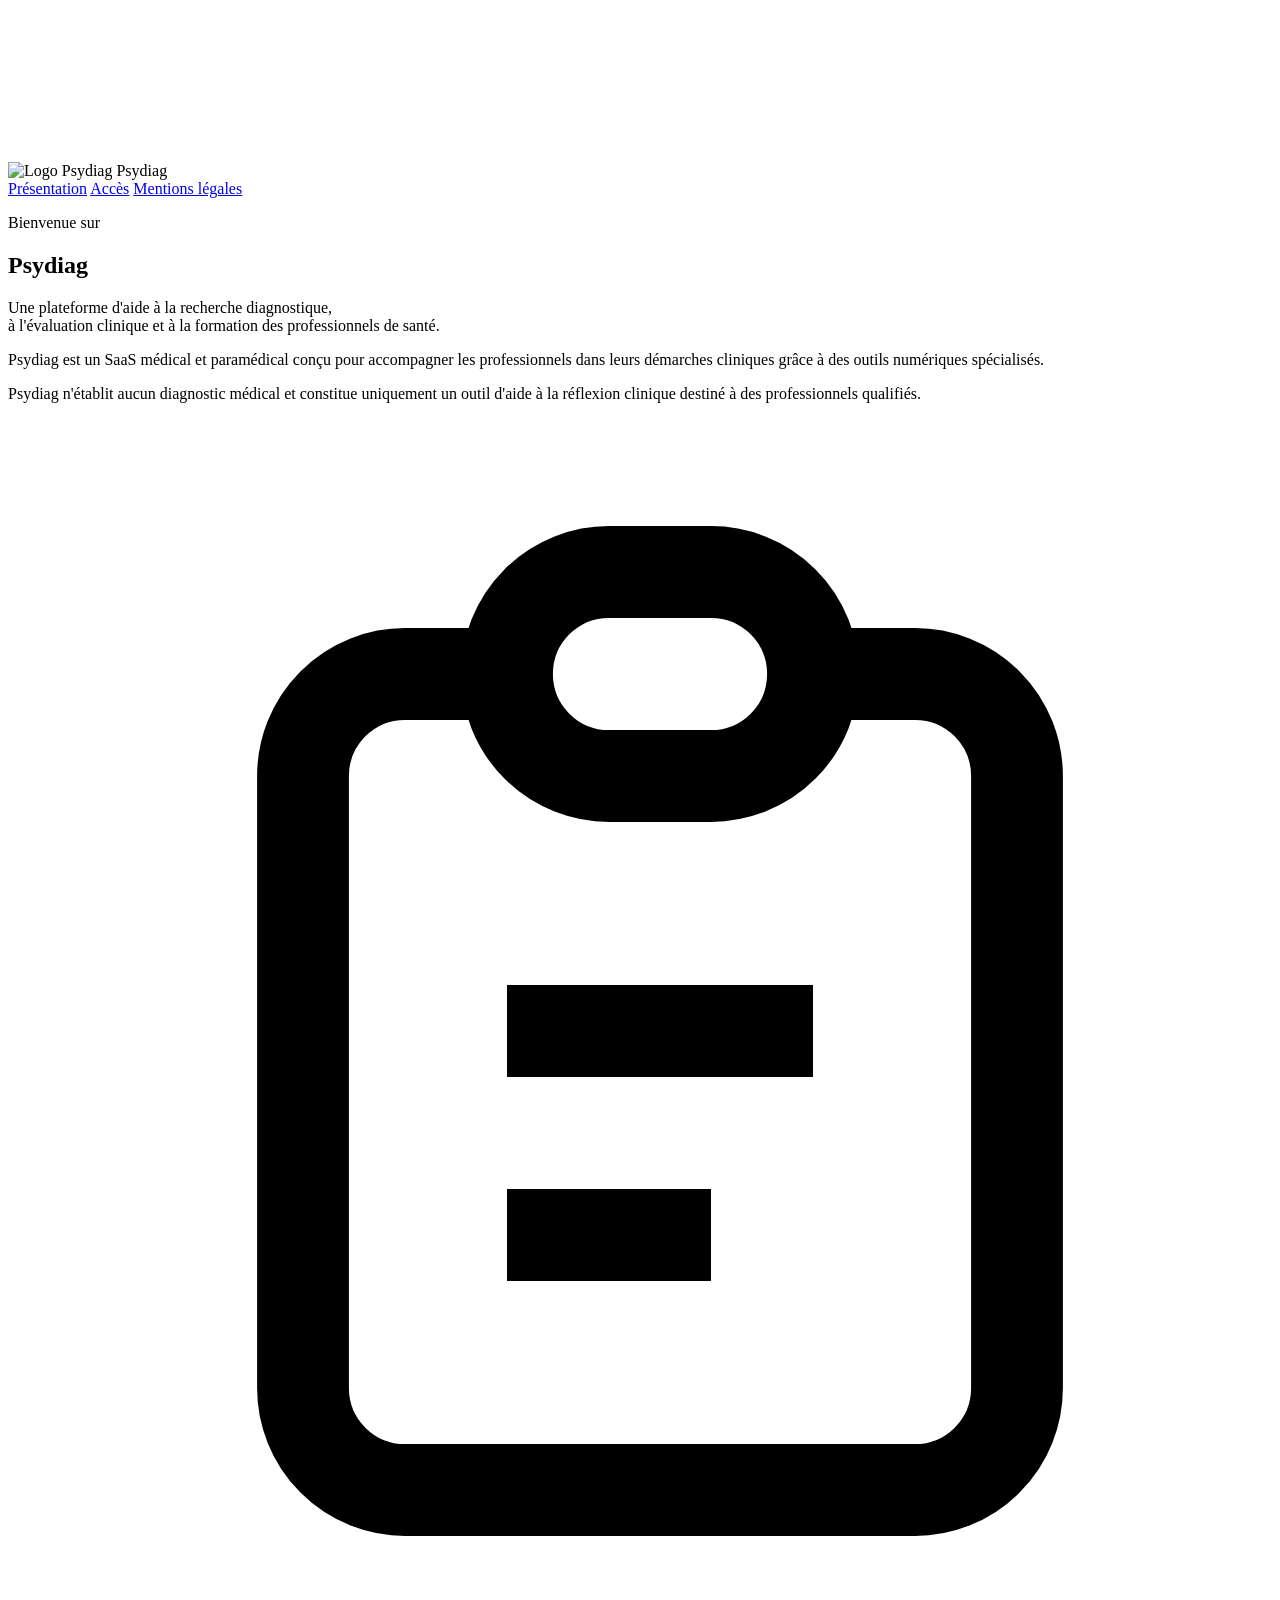
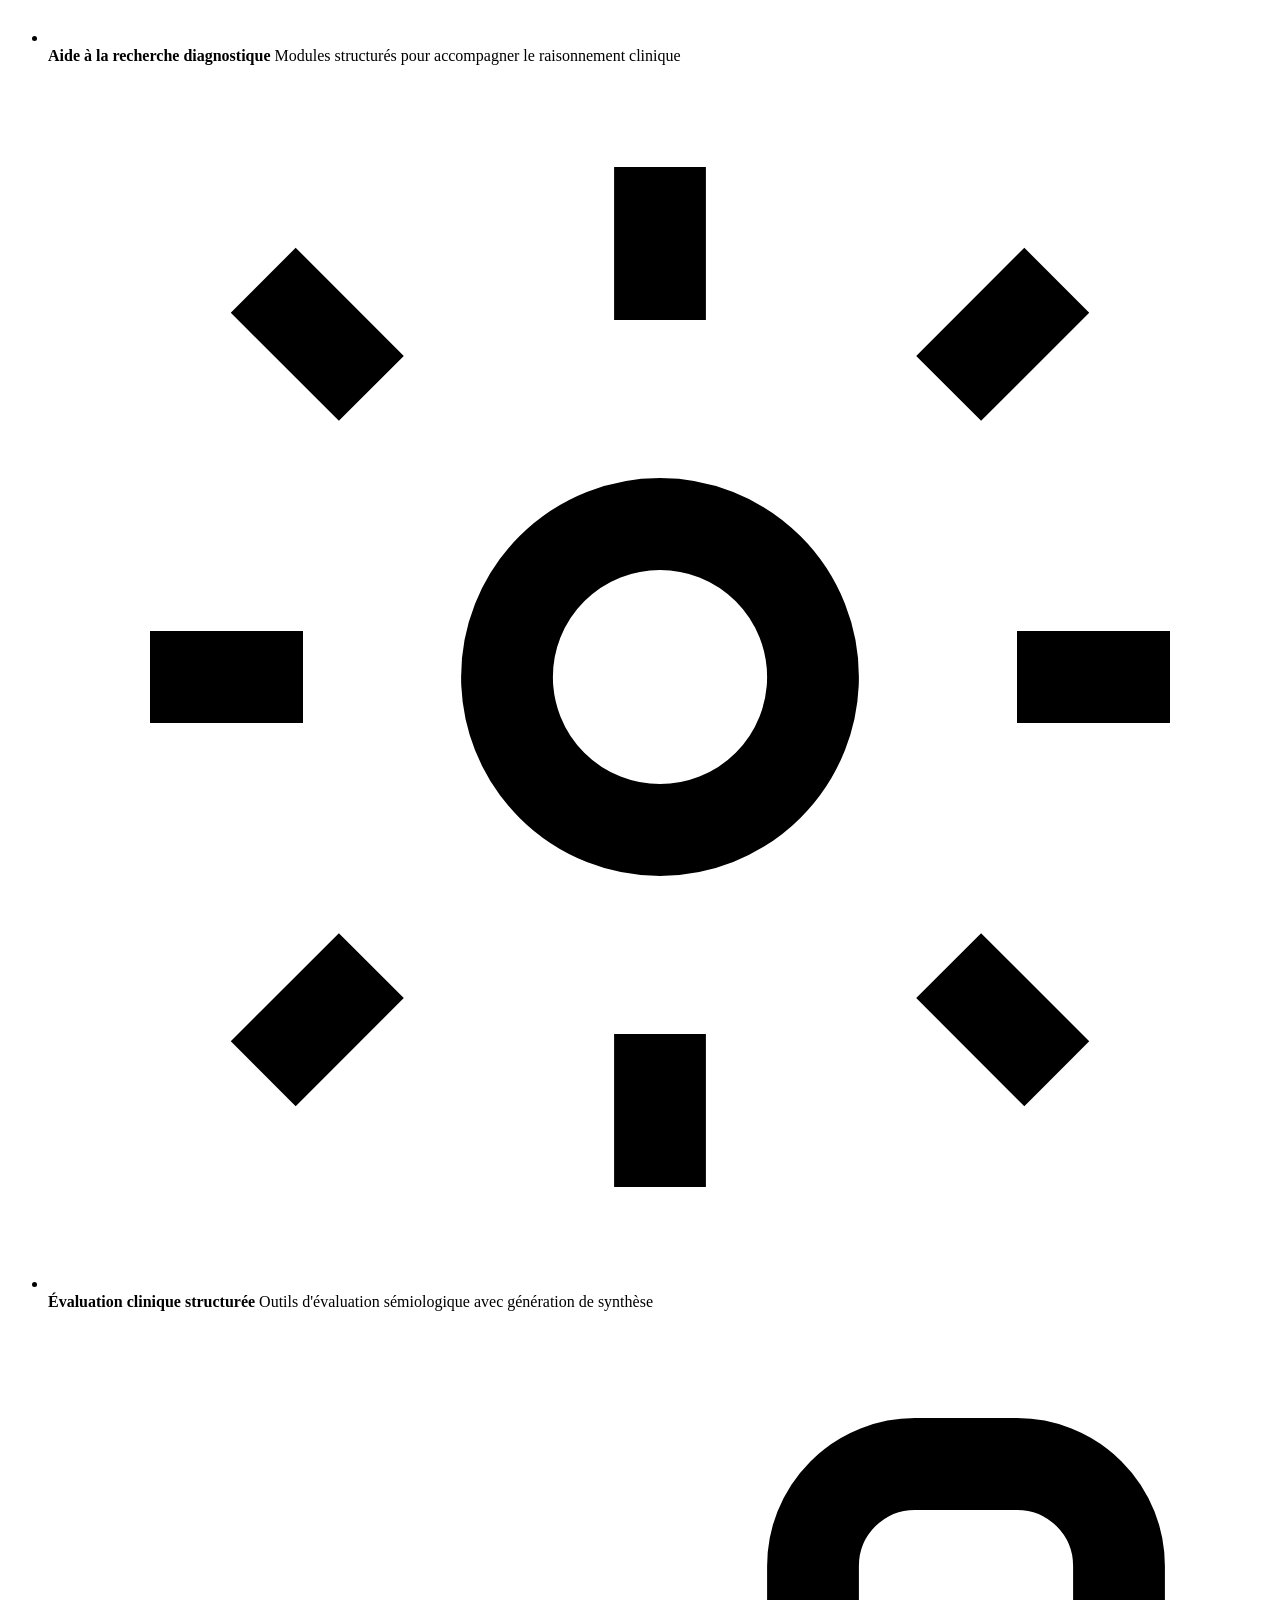
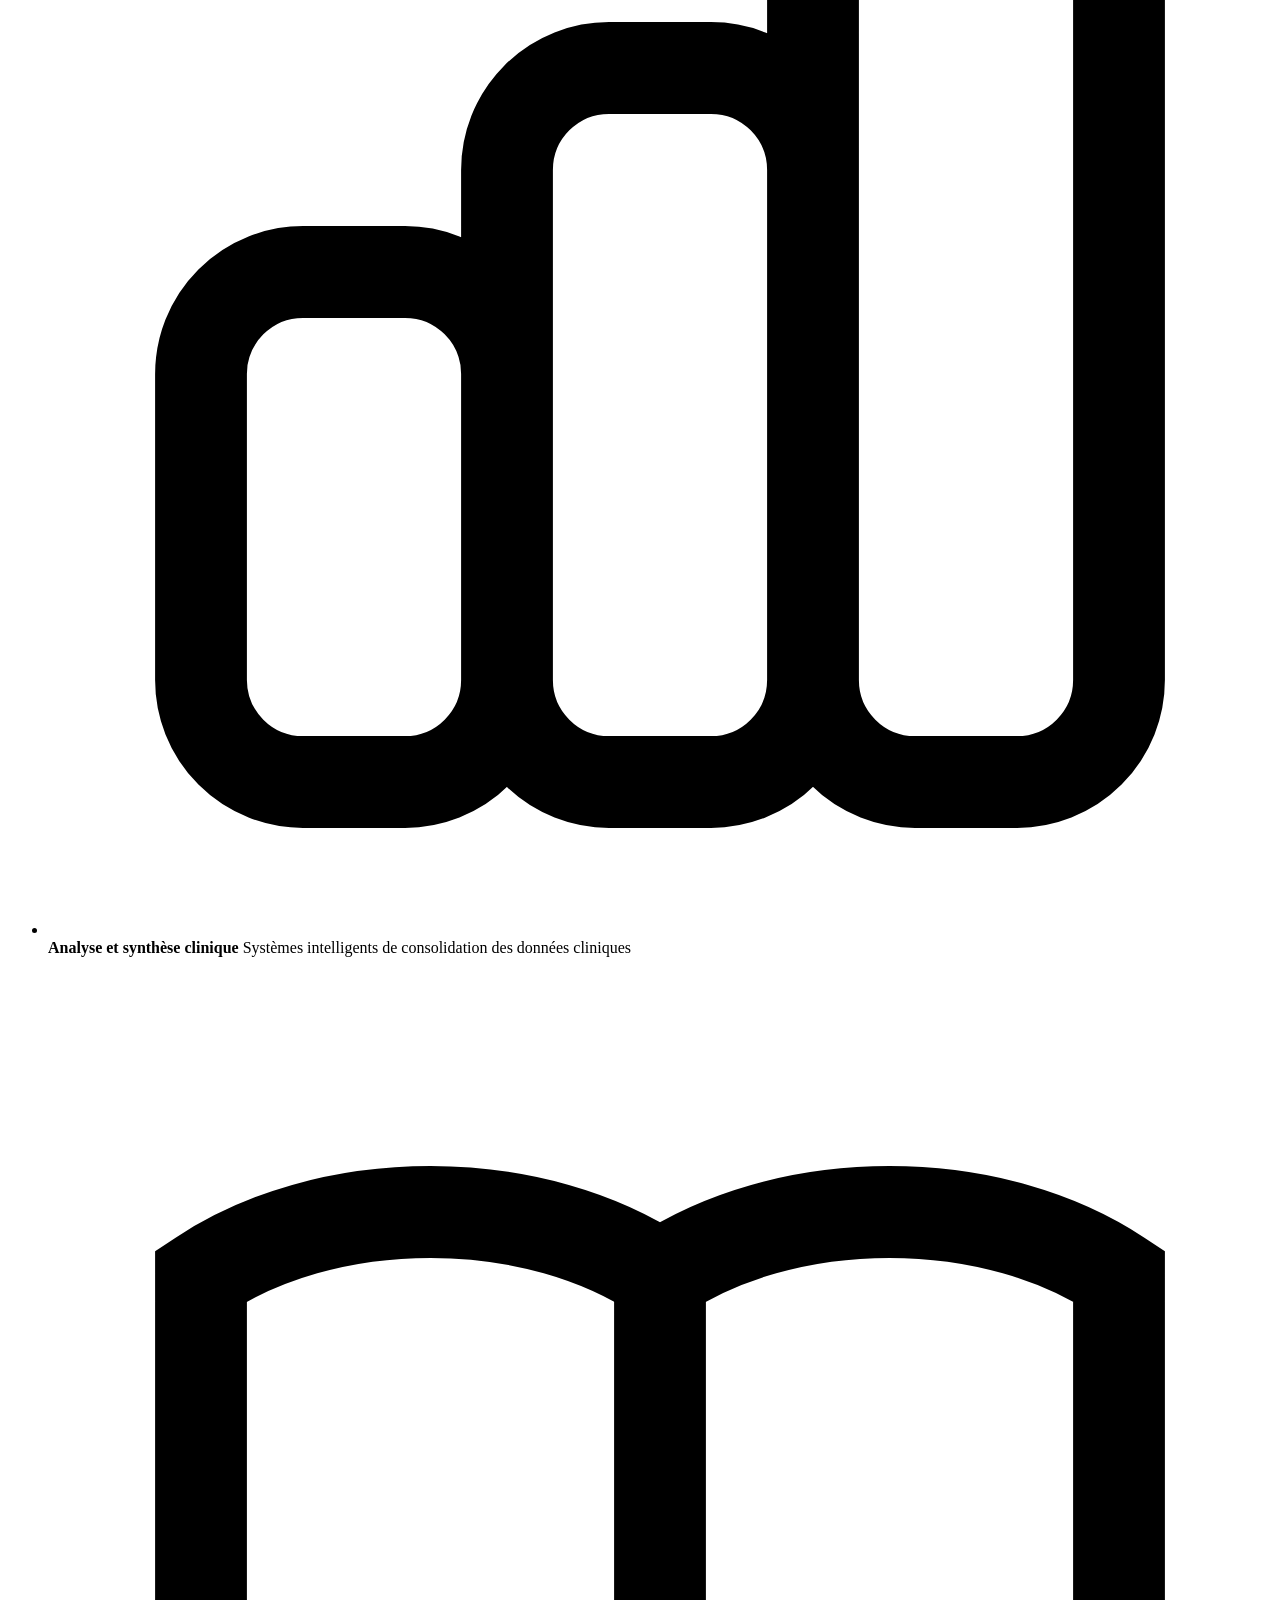
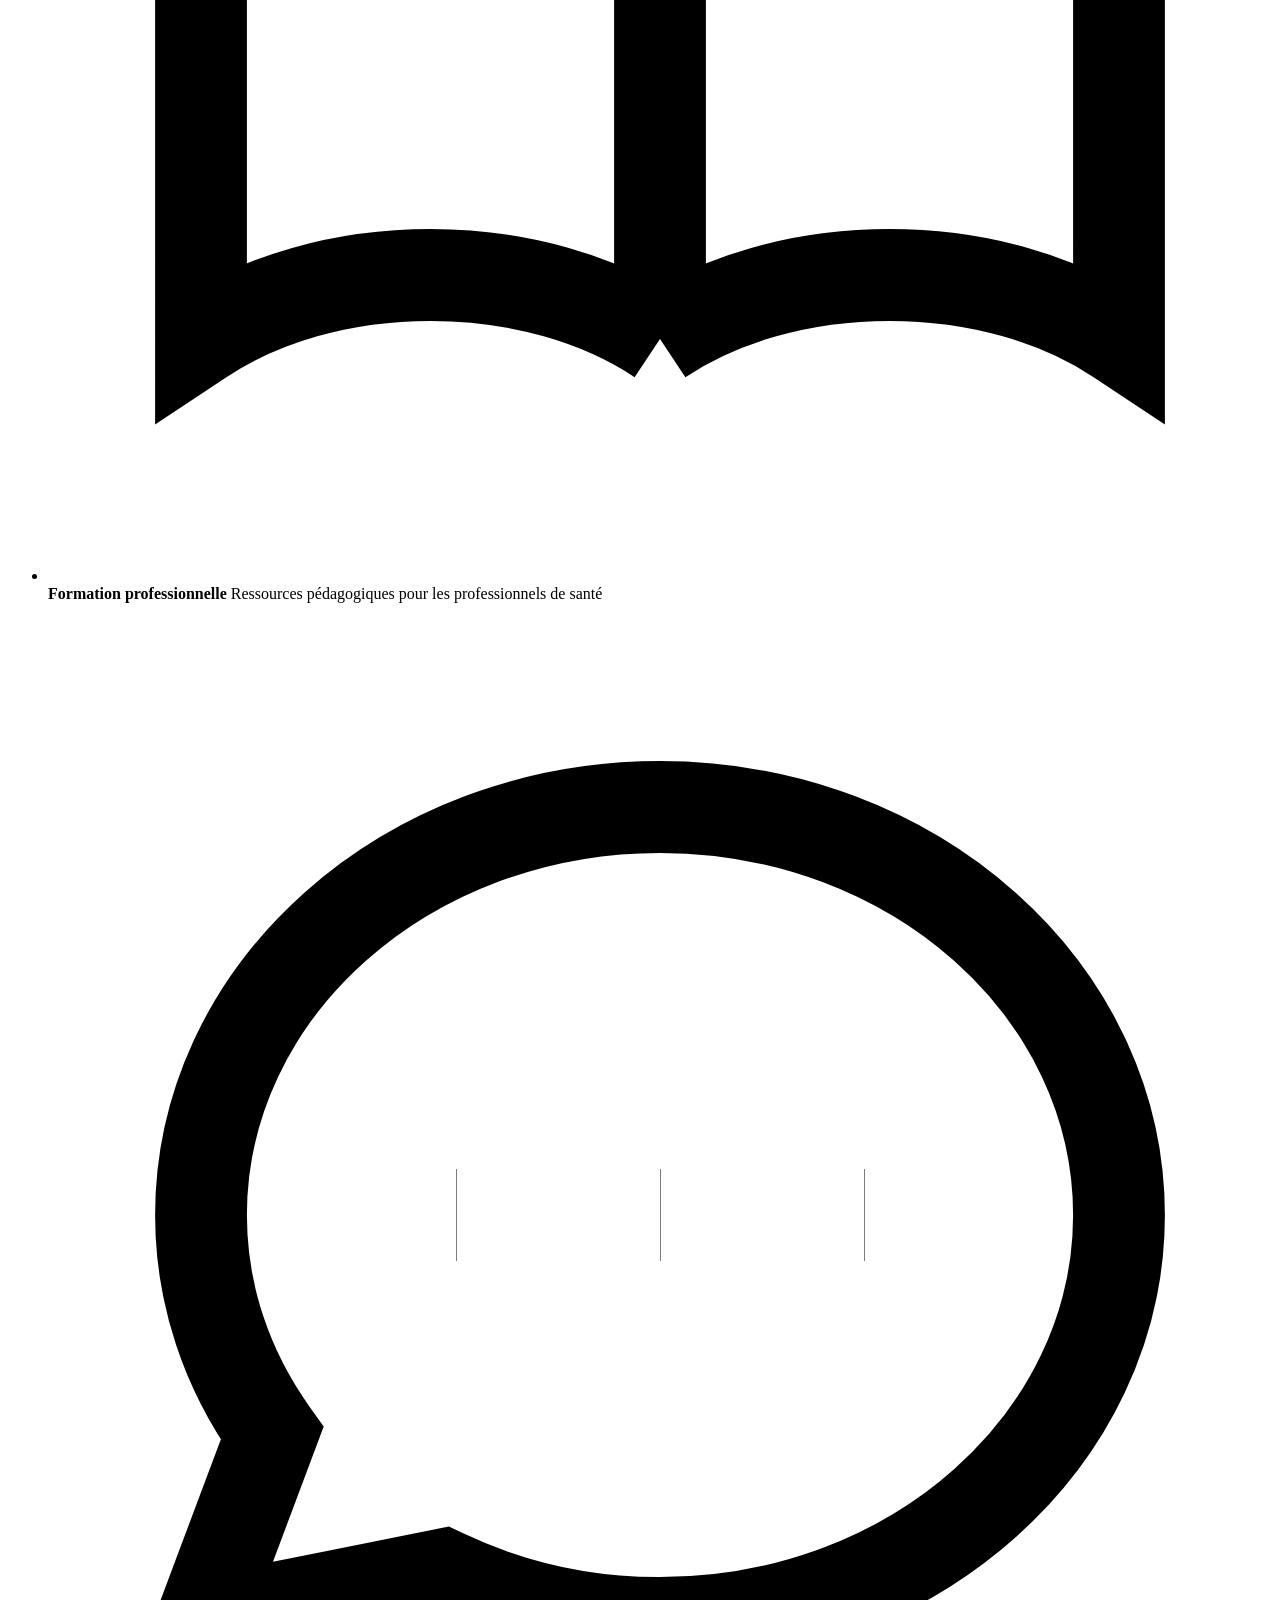
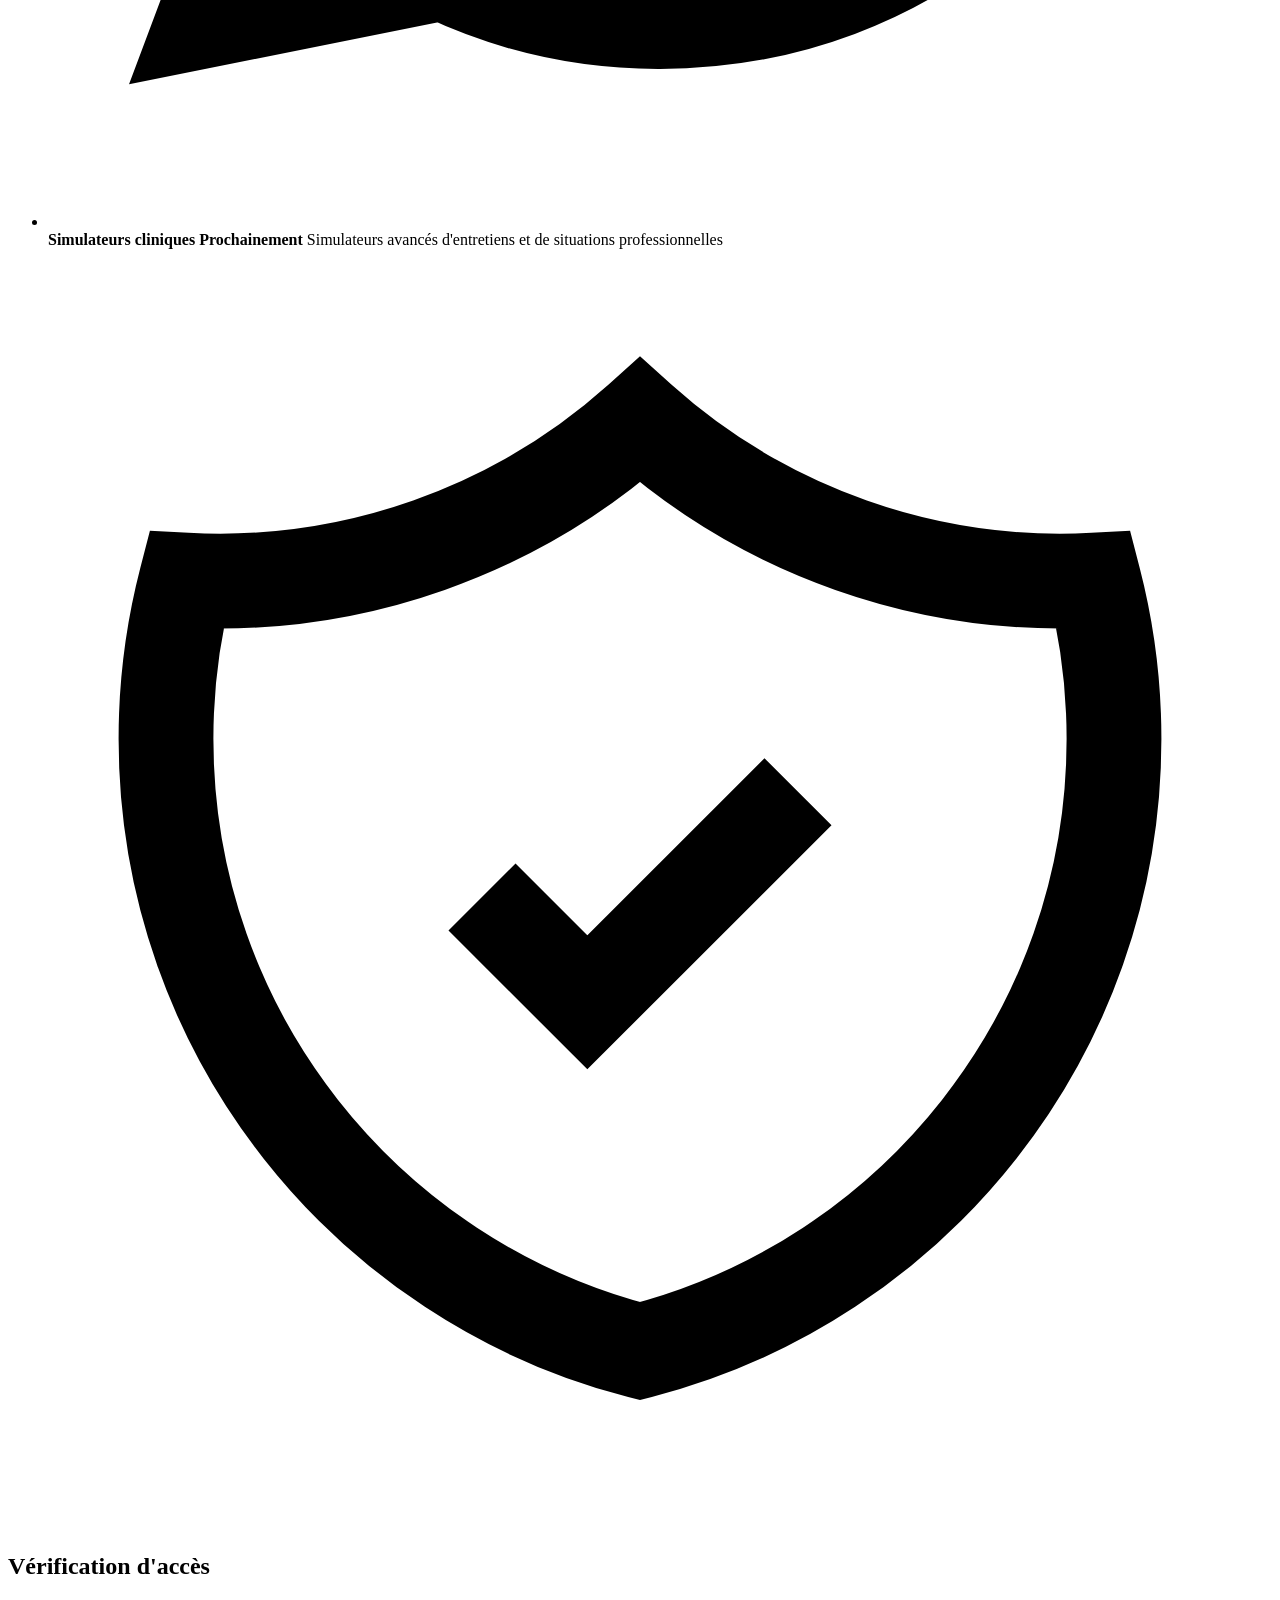
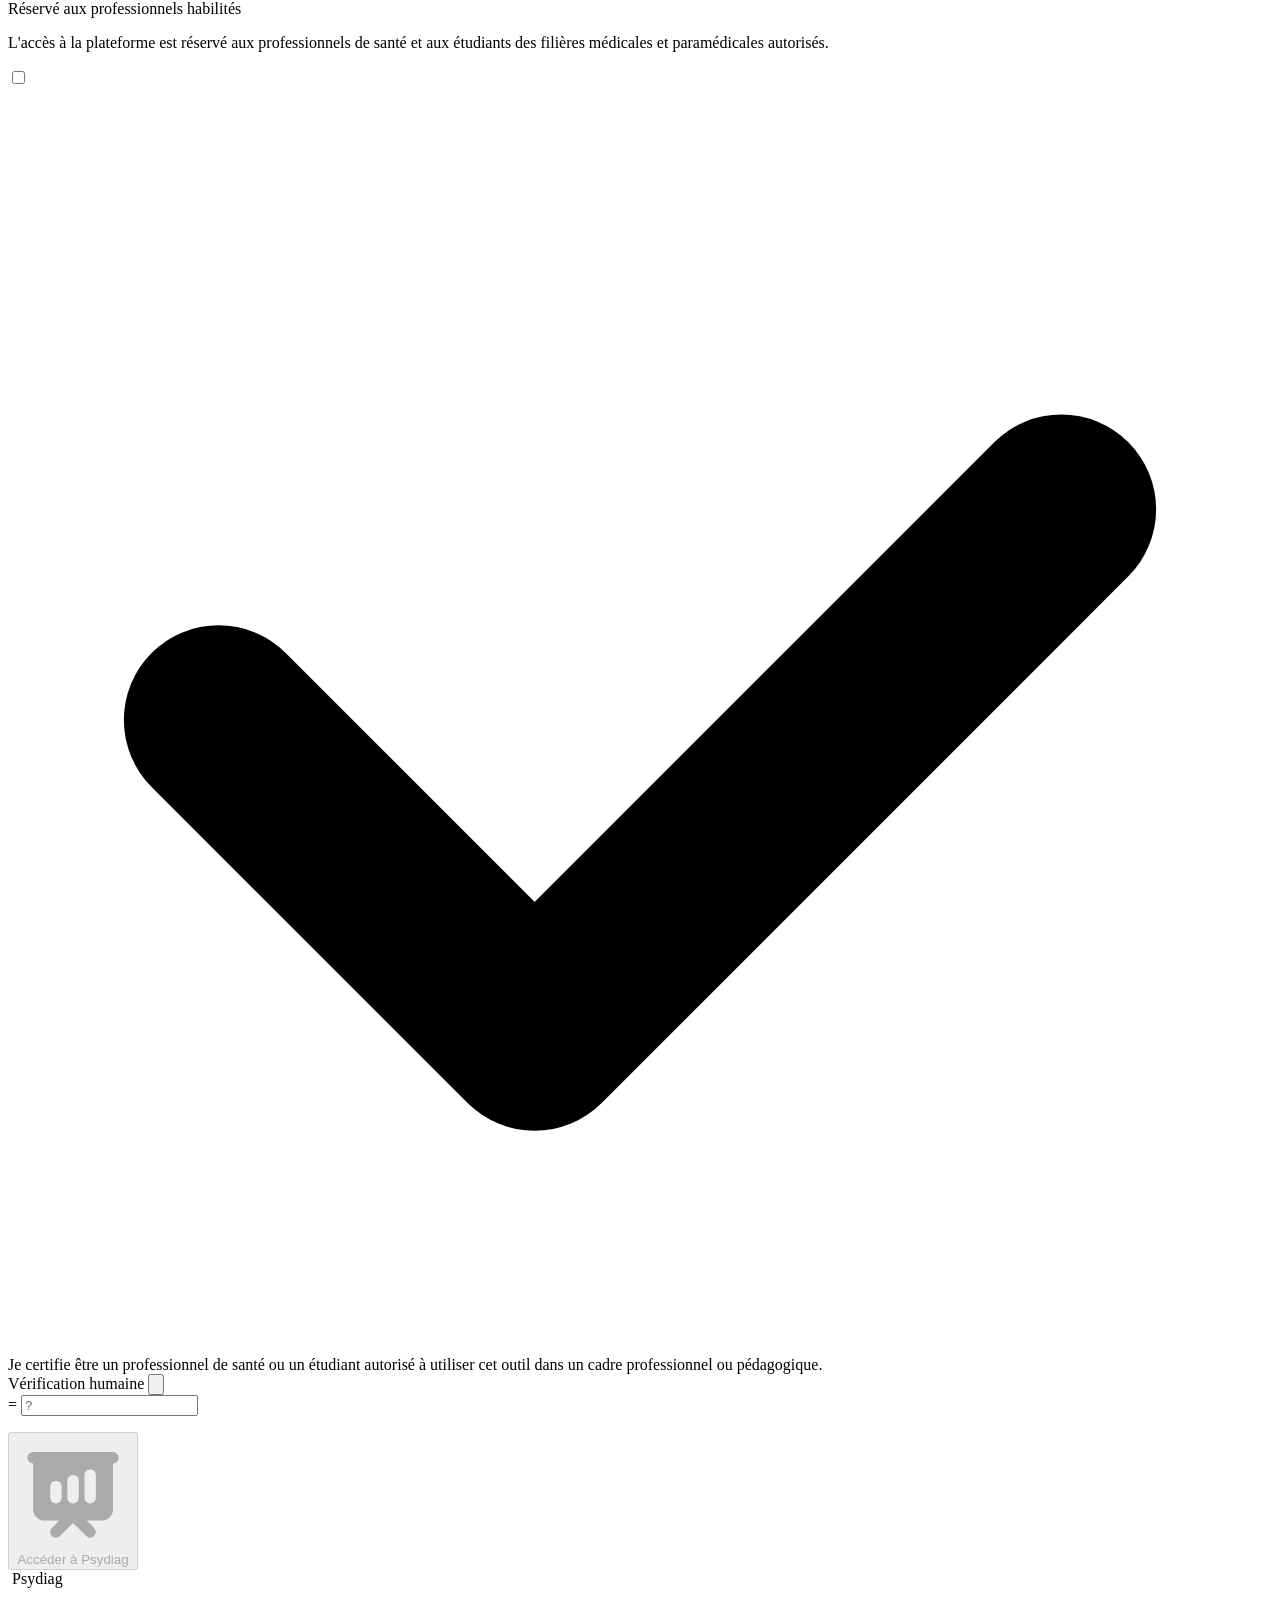
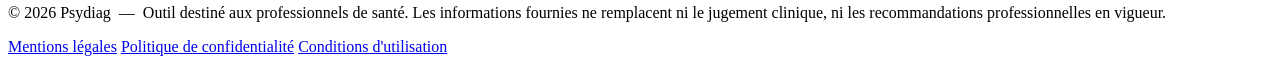
==== index.html @ 075dfaaa "Add files via upload" ====
<!DOCTYPE html>
<html lang="fr">
<head>
  <meta charset="UTF-8" />
  <meta name="viewport" content="width=device-width, initial-scale=1.0" />
  <meta name="description" content="Psydiag — Plateforme d'aide à la recherche diagnostique, à l'évaluation clinique et à la formation des professionnels de santé." />
  <title>Psydiag — Portail d'accès professionnel</title>
  <link rel="stylesheet" href="css/landing.css" />
  <link href="https://fonts.googleapis.com/css2?family=Outfit:wght@300;400;500;600;700;800&family=DM+Sans:wght@300;400;500&display=swap" rel="stylesheet" />
</head>
<body>

  <!-- ═══════════════════════════════════════════════
       CANVAS — Réseau neuronal animé
  ════════════════════════════════════════════════ -->
  <canvas id="neuroCanvas" aria-hidden="true"></canvas>

  <!-- Halo suivant le curseur -->
  <div id="cursorHalo" aria-hidden="true"></div>

  <!-- ═══════════════════════════════════════════════
       PAGE WRAPPER
  ════════════════════════════════════════════════ -->
  <div class="landing-page" id="landingPage">

    <!-- ── HEADER ────────────────────────────────── -->
    <header class="lp-header" role="banner">
      <div class="lp-logo-wrap" aria-label="Psydiag">
        <div class="lp-logo-glow" aria-hidden="true"></div>
        <img src="assets/logo.webp" class="lp-logo-img" alt="Logo Psydiag" />
        <span class="lp-logo-name">Psydiag</span>
      </div>
      <nav class="lp-header-nav" aria-label="Navigation principale">
        <a href="#presentation" class="lp-nav-link">Présentation</a>
        <a href="#acces" class="lp-nav-link">Accès</a>
        <a href="#footer" class="lp-nav-link">Mentions légales</a>
      </nav>
    </header>

    <!-- ── HERO ──────────────────────────────────── -->
    <section class="lp-hero" aria-labelledby="heroTitle">
      <div class="lp-hero-content">

        <!-- Titre principal -->
        <p class="lp-welcome">Bienvenue sur</p>
        <h1 class="lp-title" id="heroTitle">
          <span class="lp-title-accent">Psydiag</span>
        </h1>

        <!-- Sous-titre -->
        <p class="lp-subtitle">
          Une plateforme d'aide à la recherche diagnostique,<br class="lp-br-desktop"/>
          à l'évaluation clinique et à la formation des professionnels de santé.
        </p>

      </div>
    </section>

    <!-- ── PRÉSENTATION ───────────────────────────── -->
    <section class="lp-presentation" id="presentation" aria-labelledby="presTitle">
      <div class="lp-container">

        <div class="lp-pres-text">
          <p class="lp-pres-lead">
            Psydiag est un SaaS médical et paramédical conçu pour accompagner les professionnels
            dans leurs démarches cliniques grâce à des outils numériques spécialisés.
          </p>
          <p class="lp-pres-disclaimer">
            Psydiag n'établit aucun diagnostic médical et constitue uniquement un outil d'aide
            à la réflexion clinique destiné à des professionnels qualifiés.
          </p>
        </div>

        <ul class="lp-features" role="list">
          <li class="lp-feature-item">
            <span class="lp-feature-icon" aria-hidden="true">
              <svg viewBox="0 0 24 24" fill="none" stroke="currentColor" stroke-width="1.8"><path d="M9 5H7a2 2 0 00-2 2v12a2 2 0 002 2h10a2 2 0 002-2V7a2 2 0 00-2-2h-2M9 5a2 2 0 002 2h2a2 2 0 002-2M9 5a2 2 0 012-2h2a2 2 0 012 2"/><path d="M9 12h6M9 16h4"/></svg>
            </span>
            <div>
              <strong>Aide à la recherche diagnostique</strong>
              <span>Modules structurés pour accompagner le raisonnement clinique</span>
            </div>
          </li>
          <li class="lp-feature-item">
            <span class="lp-feature-icon" aria-hidden="true">
              <svg viewBox="0 0 24 24" fill="none" stroke="currentColor" stroke-width="1.8"><circle cx="12" cy="12" r="3"/><path d="M12 2v3M12 19v3M4.22 4.22l2.12 2.12M17.66 17.66l2.12 2.12M2 12h3M19 12h3M4.22 19.78l2.12-2.12M17.66 6.34l2.12-2.12"/></svg>
            </span>
            <div>
              <strong>Évaluation clinique structurée</strong>
              <span>Outils d'évaluation sémiologique avec génération de synthèse</span>
            </div>
          </li>
          <li class="lp-feature-item">
            <span class="lp-feature-icon" aria-hidden="true">
              <svg viewBox="0 0 24 24" fill="none" stroke="currentColor" stroke-width="1.8"><path d="M9 19v-6a2 2 0 00-2-2H5a2 2 0 00-2 2v6a2 2 0 002 2h2a2 2 0 002-2zm0 0V9a2 2 0 012-2h2a2 2 0 012 2v10m-6 0a2 2 0 002 2h2a2 2 0 002-2m0 0V5a2 2 0 012-2h2a2 2 0 012 2v14a2 2 0 01-2 2h-2a2 2 0 01-2-2z"/></svg>
            </span>
            <div>
              <strong>Analyse et synthèse clinique</strong>
              <span>Systèmes intelligents de consolidation des données cliniques</span>
            </div>
          </li>
          <li class="lp-feature-item">
            <span class="lp-feature-icon" aria-hidden="true">
              <svg viewBox="0 0 24 24" fill="none" stroke="currentColor" stroke-width="1.8"><path d="M12 6.253v13m0-13C10.832 5.477 9.246 5 7.5 5S4.168 5.477 3 6.253v13C4.168 18.477 5.754 18 7.5 18s3.332.477 4.5 1.253m0-13C13.168 5.477 14.754 5 16.5 5c1.747 0 3.332.477 4.5 1.253v13C19.832 18.477 18.247 18 16.5 18c-1.746 0-3.332.477-4.5 1.253"/></svg>
            </span>
            <div>
              <strong>Formation professionnelle</strong>
              <span>Ressources pédagogiques pour les professionnels de santé</span>
            </div>
          </li>
          <li class="lp-feature-item lp-feature-soon">
            <span class="lp-feature-icon" aria-hidden="true">
              <svg viewBox="0 0 24 24" fill="none" stroke="currentColor" stroke-width="1.8"><path d="M8 12h.01M12 12h.01M16 12h.01M21 12c0 4.418-4.03 8-9 8a9.863 9.863 0 01-4.255-.949L3 20l1.395-3.72C3.512 15.042 3 13.574 3 12c0-4.418 4.03-8 9-8s9 3.582 9 8z"/></svg>
            </span>
            <div>
              <strong>Simulateurs cliniques <span class="lp-soon-badge">Prochainement</span></strong>
              <span>Simulateurs avancés d'entretiens et de situations professionnelles</span>
            </div>
          </li>
        </ul>

      </div>
    </section>

    <!-- ── CARTE DE VÉRIFICATION ──────────────────── -->
    <section class="lp-access-section" id="acces" aria-labelledby="accessTitle">
      <div class="lp-container">

        <div class="lp-access-card" role="main">
          <!-- Lueur de fond -->
          <div class="lp-card-glow" aria-hidden="true"></div>

          <!-- En-tête carte -->
          <div class="lp-card-header">
            <div class="lp-card-icon" aria-hidden="true">
              <svg viewBox="0 0 24 24" fill="none" stroke="currentColor" stroke-width="1.8"><path d="M9 12l2 2 4-4m5.618-4.016A11.955 11.955 0 0112 2.944a11.955 11.955 0 01-8.618 3.04A12.02 12.02 0 003 9c0 5.591 3.824 10.29 9 11.622 5.176-1.332 9-6.03 9-11.622 0-1.042-.133-2.052-.382-3.016z"/></svg>
            </div>
            <div>
              <h2 class="lp-card-title" id="accessTitle">Vérification d'accès</h2>
              <p class="lp-card-subtitle">Réservé aux professionnels habilités</p>
            </div>
          </div>

          <!-- Corps carte -->
          <div class="lp-card-body">
            <p class="lp-card-text">
              L'accès à la plateforme est réservé aux professionnels de santé et aux étudiants
              des filières médicales et paramédicales autorisés.
            </p>

            <!-- Checkbox -->
            <div class="lp-check-wrap">
              <label class="lp-checkbox-label" for="professionalCheck">
                <input
                  type="checkbox"
                  id="professionalCheck"
                  class="lp-checkbox"
                  aria-required="true"
                  onchange="updateAccessButton()"
                />
                <span class="lp-custom-check" aria-hidden="true">
                  <svg viewBox="0 0 12 12" fill="none"><path d="M2 6l3 3 5-5" stroke="currentColor" stroke-width="1.8" stroke-linecap="round" stroke-linejoin="round"/></svg>
                </span>
                <span class="lp-check-text">
                  Je certifie être un professionnel de santé ou un étudiant autorisé à utiliser
                  cet outil dans un cadre professionnel ou pédagogique.
                </span>
              </label>
            </div>

            <!-- CAPTCHA -->
            <div class="lp-captcha-wrap" role="group" aria-labelledby="captchaLabel">
              <div class="lp-captcha-header">
                <span id="captchaLabel" class="lp-captcha-label">Vérification humaine</span>
                <button
                  type="button"
                  class="lp-captcha-refresh"
                  id="captchaRefresh"
                  onclick="refreshCaptcha()"
                  aria-label="Renouveler le CAPTCHA"
                  title="Renouveler"
                >
                  <svg viewBox="0 0 20 20" fill="currentColor" aria-hidden="true"><path fill-rule="evenodd" d="M4 2a1 1 0 011 1v2.101a7.002 7.002 0 0111.601 2.566 1 1 0 11-1.885.666A5.002 5.002 0 005.999 7H9a1 1 0 010 2H4a1 1 0 01-1-1V3a1 1 0 011-1zm.008 9.057a1 1 0 011.276.61A5.002 5.002 0 0014.001 13H11a1 1 0 110-2h5a1 1 0 011 1v5a1 1 0 11-2 0v-2.101a7.002 7.002 0 01-11.601-2.566 1 1 0 01.61-1.276z" clip-rule="evenodd"/></svg>
                </button>
              </div>
              <div class="lp-captcha-box">
                <span class="lp-captcha-question" id="captchaQuestion" aria-live="polite">
                  <!-- Généré par JS -->
                </span>
                <span class="lp-captcha-eq">=</span>
                <input
                  type="number"
                  id="captchaAnswer"
                  class="lp-captcha-input"
                  placeholder="?"
                  aria-label="Réponse au calcul de vérification"
                  oninput="updateAccessButton()"
                  autocomplete="off"
                />
              </div>
              <p class="lp-captcha-hint" id="captchaHint" aria-live="polite"></p>
            </div>

            <!-- Bouton accès -->
            <button
              type="button"
              class="lp-access-btn"
              id="accessBtn"
              disabled
              aria-disabled="true"
              onclick="handleAccess()"
            >
              <span class="lp-btn-glow" aria-hidden="true"></span>
              <svg class="lp-btn-icon" viewBox="0 0 20 20" fill="currentColor" aria-hidden="true"><path fill-rule="evenodd" d="M3 3a1 1 0 000 2v8a2 2 0 002 2h2.586l-1.293 1.293a1 1 0 101.414 1.414L10 15.414l2.293 2.293a1 1 0 001.414-1.414L12.414 15H15a2 2 0 002-2V5a1 1 0 100-2H3zm11 4a1 1 0 10-2 0v4a1 1 0 102 0V7zm-3 1a1 1 0 10-2 0v3a1 1 0 102 0V8zM8 9a1 1 0 00-2 0v2a1 1 0 102 0V9z" clip-rule="evenodd"/></svg>
              Accéder à Psydiag
            </button>

          </div>
        </div>

      </div>
    </section>

    <!-- ── TRANSITION OVERLAY ─────────────────────── -->
    <div class="lp-transition-overlay" id="transitionOverlay" aria-hidden="true">
      <div class="lp-transition-halo"></div>
      <div class="lp-transition-text">
        <img src="assets/logo.webp" class="lp-transition-logo" alt="" />
        <span>Psydiag</span>
      </div>
    </div>

    <!-- ── FOOTER ─────────────────────────────────── -->
    <footer class="lp-footer" id="footer" role="contentinfo">
      <div class="lp-container lp-footer-inner">
        <p class="lp-footer-copy">
          &copy; 2026 Psydiag &nbsp;—&nbsp;
          Outil destiné aux professionnels de santé. Les informations fournies ne remplacent
          ni le jugement clinique, ni les recommandations professionnelles en vigueur.
        </p>
        <nav class="lp-footer-links" aria-label="Liens légaux">
          <a href="#" class="lp-footer-link">Mentions légales</a>
          <a href="#" class="lp-footer-link">Politique de confidentialité</a>
          <a href="#" class="lp-footer-link">Conditions d'utilisation</a>
        </nav>
      </div>
    </footer>

  </div><!-- /.landing-page -->

  <script src="js/landing.js"></script>
</body>
</html>
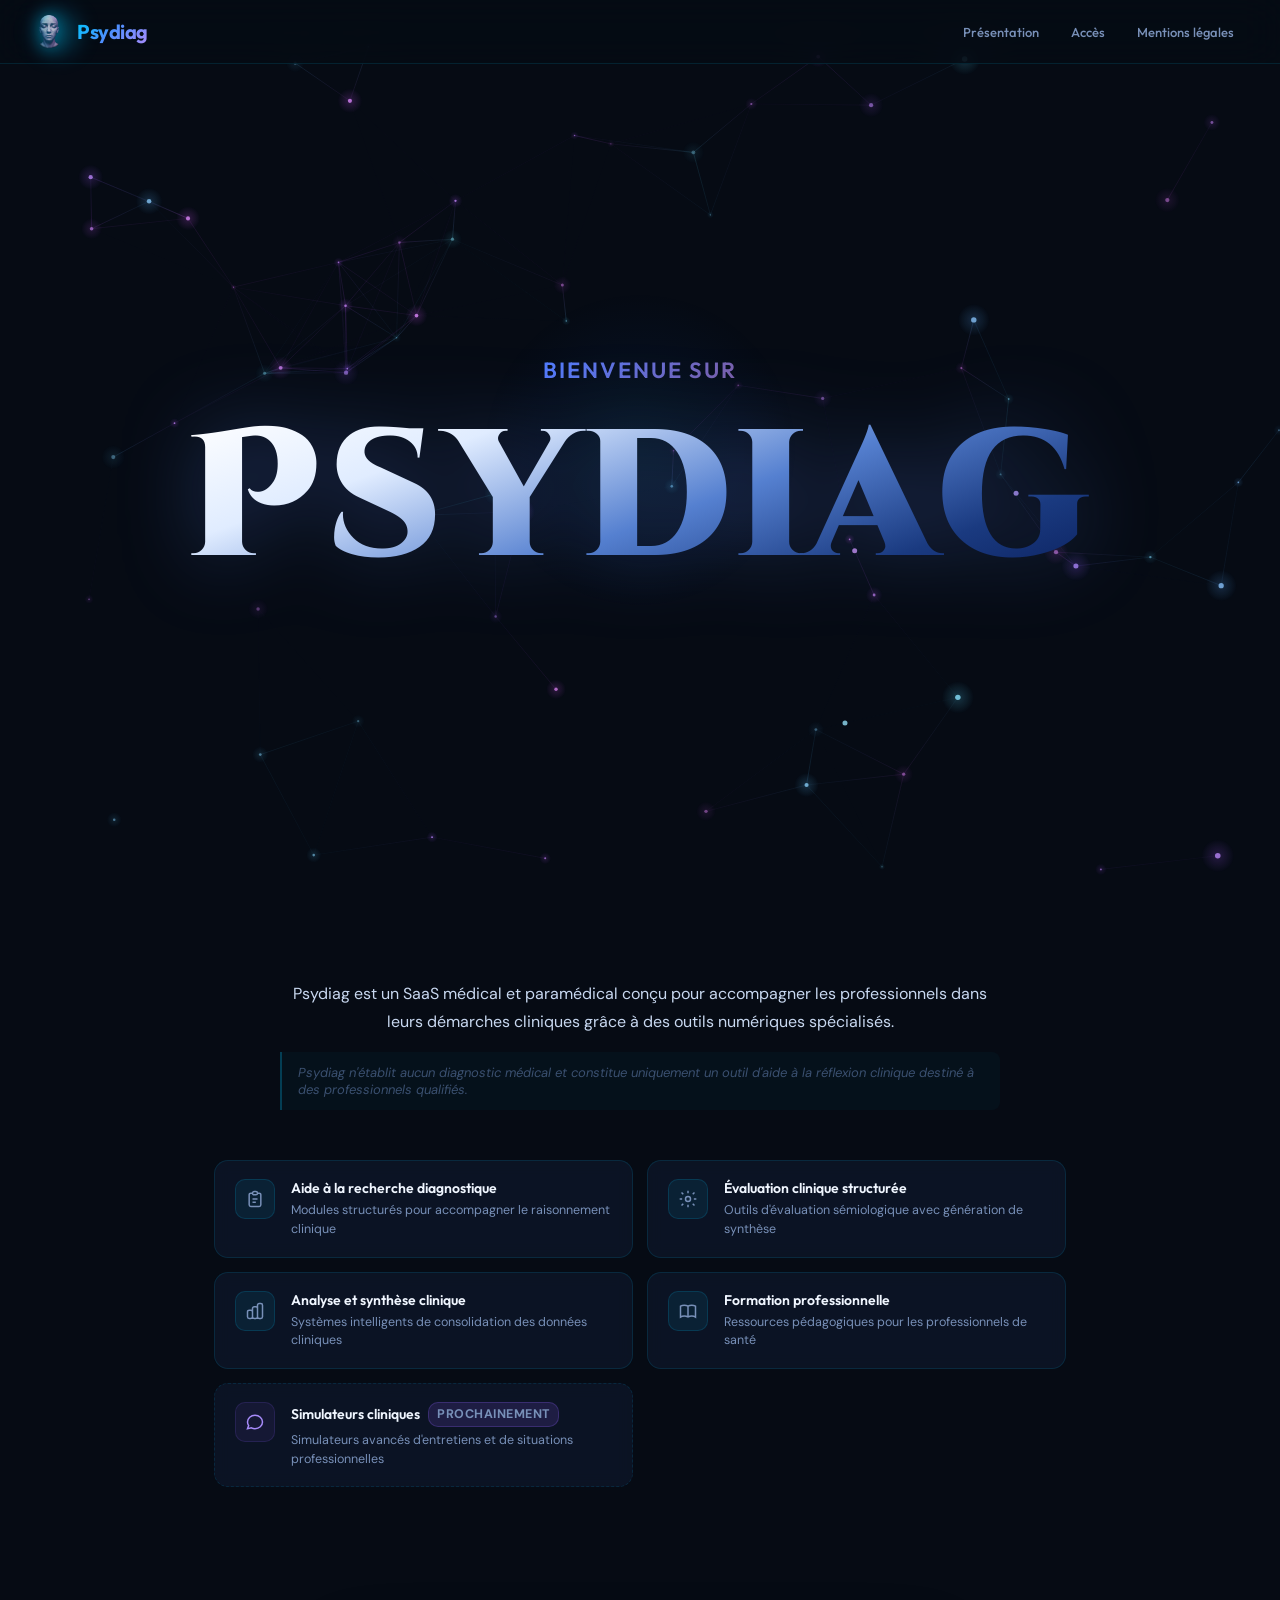
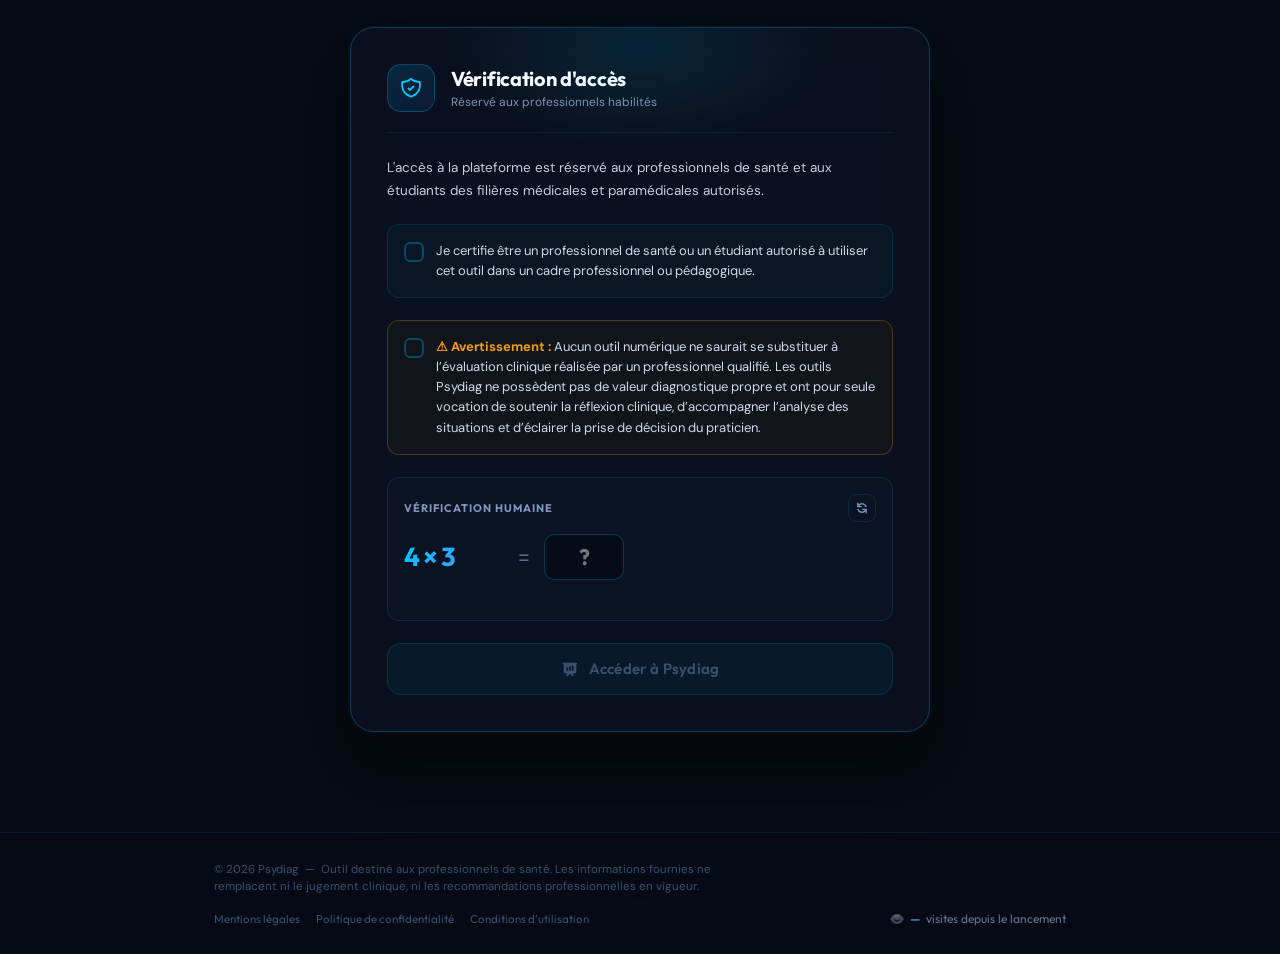
==== commit 91e4b6a0: "Add files via upload" ====
--- a/index.html
+++ b/index.html
@@ -3,10 +3,10 @@
 <head>
   <meta charset="UTF-8" />
   <meta name="viewport" content="width=device-width, initial-scale=1.0" />
-  <meta name="description" content="Psydiag — Plateforme d'aide à la recherche diagnostique, à l'évaluation clinique et à la formation des professionnels de santé." />
+  <meta name="description" content="Psydiag — Suite d'outils cliniques pour professionnels de santé mentale." />
   <title>Psydiag — Portail d'accès professionnel</title>
   <link rel="stylesheet" href="css/landing.css" />
-  <link href="https://fonts.googleapis.com/css2?family=Outfit:wght@300;400;500;600;700;800&family=DM+Sans:wght@300;400;500&display=swap" rel="stylesheet" />
+  <link href="https://fonts.googleapis.com/css2?family=Bodoni+Moda:ital,opsz,wght@0,6..96,400;0,6..96,700;0,6..96,900;1,6..96,400&family=Cormorant+Garamond:ital,wght@0,300;0,600;0,700;1,300;1,400&family=Outfit:wght@300;400;500;600;700;800&family=DM+Sans:wght@300;400;500&family=Cinzel+Decorative:wght@700;900&display=swap" rel="stylesheet" />
 </head>
 <body>
 
@@ -44,14 +44,11 @@
         <!-- Titre principal -->
         <p class="lp-welcome">Bienvenue sur</p>
         <h1 class="lp-title" id="heroTitle">
-          <span class="lp-title-accent">Psydiag</span>
+          <span class="lp-title-accent" data-text="Psydiag">Psydiag</span>
         </h1>
 
         <!-- Sous-titre -->
-        <p class="lp-subtitle">
-          Une plateforme d'aide à la recherche diagnostique,<br class="lp-br-desktop"/>
-          à l'évaluation clinique et à la formation des professionnels de santé.
-        </p>
+
 
       </div>
     </section>
@@ -164,6 +161,25 @@
                 <span class="lp-check-text">
                   Je certifie être un professionnel de santé ou un étudiant autorisé à utiliser
                   cet outil dans un cadre professionnel ou pédagogique.
+                </span>
+              </label>
+            </div>
+
+            <!-- Checkbox 2 : avertissement clinique -->
+            <div class="lp-check-wrap lp-check-warn">
+              <label class="lp-checkbox-label" for="disclaimerCheck">
+                <input
+                  type="checkbox"
+                  id="disclaimerCheck"
+                  class="lp-checkbox"
+                  aria-required="true"
+                  onchange="updateAccessButton()"
+                />
+                <span class="lp-custom-check" aria-hidden="true">
+                  <svg viewBox="0 0 12 12" fill="none"><path d="M2 6l3 3 5-5" stroke="currentColor" stroke-width="1.8" stroke-linecap="round" stroke-linejoin="round"/></svg>
+                </span>
+                <span class="lp-check-text lp-check-text-warn">
+                  <strong>⚠ Avertissement :</strong> Aucun outil numérique ne saurait se substituer à l’évaluation clinique réalisée par un professionnel qualifié. Les outils Psydiag ne possèdent pas de valeur diagnostique propre et ont pour seule vocation de soutenir la réflexion clinique, d’accompagner l’analyse des situations et d’éclairer la prise de décision du praticien.
                 </span>
               </label>
             </div>
@@ -225,7 +241,13 @@
     <div class="lp-transition-overlay" id="transitionOverlay" aria-hidden="true">
       <div class="lp-transition-halo"></div>
       <div class="lp-transition-text">
-        <img src="assets/logo.webp" class="lp-transition-logo" alt="" />
+        <div class="lp-loader">
+          <svg class="lp-spinner" viewBox="0 0 50 50" xmlns="http://www.w3.org/2000/svg">
+            <circle class="lp-spinner-track" cx="25" cy="25" r="20" fill="none" stroke-width="4"/>
+            <circle class="lp-spinner-arc"   cx="25" cy="25" r="20" fill="none" stroke-width="4"
+                    stroke-dasharray="80 126" stroke-dashoffset="0"/>
+          </svg>
+        </div>
         <span>Psydiag</span>
       </div>
     </div>
@@ -243,11 +265,44 @@
           <a href="#" class="lp-footer-link">Politique de confidentialité</a>
           <a href="#" class="lp-footer-link">Conditions d'utilisation</a>
         </nav>
+        <p class="lp-visitor-count" id="visitorCount">
+          <svg width="14" height="14" viewBox="0 0 20 20" fill="currentColor" aria-hidden="true"><path d="M10 12a4 4 0 100-8 4 4 0 000 8z"/><path fill-rule="evenodd" d="M.458 10C1.732 5.943 5.522 3 10 3s8.268 2.943 9.542 7c-1.274 4.057-5.064 7-9.542 7S1.732 14.057.458 10zM14 10a4 4 0 11-8 0 4 4 0 018 0z" clip-rule="evenodd"/></svg>
+          <span id="visitorCountValue">—</span> visites depuis le lancement
+        </p>
       </div>
     </footer>
 
   </div><!-- /.landing-page -->
 
   <script src="js/landing.js"></script>
+
+<script>
+(function() {
+  var titleEl = document.querySelector('.lp-title-accent');
+  if (!titleEl) return;
+  titleEl.style.fontFamily = "'Elephant', 'Cinzel Decorative', serif";
+})();
+</script>
+
+<script>
+(function() {
+  var el = document.getElementById('visitorCountValue');
+  if (!el) return;
+  var NAMESPACE = 'psydiag-app';
+  var KEY = 'landing-visits';
+  fetch('https://api.countapi.xyz/hit/' + NAMESPACE + '/' + KEY)
+    .then(function(r) { return r.json(); })
+    .then(function(data) {
+      if (data && typeof data.value === 'number') {
+        el.textContent = data.value.toLocaleString('fr-FR');
+      } else {
+        el.textContent = '—';
+      }
+    })
+    .catch(function() {
+      el.textContent = '—';
+    });
+})();
+</script>
 </body>
 </html>
--- a/css/landing.css
+++ b/css/landing.css
@@ -0,0 +1,925 @@
+/* ================================================================
+   PSYDIAG — Landing Page / Portail d'accès
+   Style premium médical & neurosciences
+   ================================================================ */
+
+/* ── RESET & BASE ─────────────────────────────────────────────── */
+*, *::before, *::after { box-sizing: border-box; margin: 0; padding: 0; }
+
+:root {
+  /* Palette */
+  --bg:          #060b14;
+  --bg2:         #0a1020;
+  --surface:     #0d1628;
+  --surface2:    #112038;
+  --border:      rgba(0,200,255,0.12);
+  --border2:     rgba(0,200,255,0.25);
+
+  /* Couleurs vives */
+  --cyan:        #00c8ff;
+  --cyan2:       #00e5ff;
+  --blue:        #1a6fff;
+  --blue2:       #4f8fff;
+  --violet:      #8b5cf6;
+  --violet2:     #a78bfa;
+  --white:       #f0f6ff;
+  --text:        #c8d8f0;
+  --text2:       #7890b8;
+  --text3:       #3a5070;
+
+  /* Autres */
+  --success:     #22c55e;
+  --danger:      #ef4444;
+
+  /* Typography */
+  --font:        'Outfit', sans-serif;
+  --font2:       'DM Sans', sans-serif;
+}
+
+html { scroll-behavior: smooth; }
+
+body {
+  background: var(--bg);
+  color: var(--text);
+  font-family: var(--font);
+  min-height: 100vh;
+  overflow-x: hidden;
+}
+
+
+::-webkit-scrollbar { width: 5px; }
+::-webkit-scrollbar-track { background: var(--bg); }
+::-webkit-scrollbar-thumb { background: rgba(0,200,255,0.25); border-radius: 3px; }
+
+/* ── CANVAS NEURONAL ──────────────────────────────────────────── */
+#neuroCanvas {
+  position: fixed;
+  inset: 0;
+  width: 100%;
+  height: 100%;
+  z-index: 0;
+  pointer-events: none;
+  opacity: 0.85;
+}
+
+/* ── CURSOR HALO ──────────────────────────────────────────────── */
+#cursorHalo {
+  position: fixed;
+  width: 320px;
+  height: 320px;
+  border-radius: 50%;
+  background: radial-gradient(circle,
+    rgba(0,200,255,0.05) 0%,
+    rgba(26,111,255,0.03) 45%,
+    transparent 70%
+  );
+  pointer-events: none;
+  z-index: 1;
+  transform: translate(-50%, -50%);
+  transition: opacity 0.4s;
+  /* Le curseur natif reste visible — ce halo est purement décoratif */
+}
+
+/* ── LANDING PAGE WRAPPER ─────────────────────────────────────── */
+.landing-page {
+  position: relative;
+  z-index: 2;
+  min-height: 100vh;
+  display: flex;
+  flex-direction: column;
+}
+
+.lp-container {
+  max-width: 900px;
+  margin: 0 auto;
+  width: 100%;
+  padding: 0 24px;
+}
+
+/* ── HEADER ───────────────────────────────────────────────────── */
+.lp-header {
+  position: fixed;
+  top: 0; left: 0; right: 0;
+  z-index: 100;
+  height: 64px;
+  background: rgba(6,11,20,0.82);
+  backdrop-filter: blur(20px);
+  border-bottom: 1px solid var(--border);
+  display: flex;
+  align-items: center;
+  padding: 0 32px;
+  gap: 24px;
+}
+
+.lp-logo-wrap {
+  display: flex;
+  align-items: center;
+  gap: 11px;
+  position: relative;
+  margin-right: auto;
+  text-decoration: none;
+}
+
+.lp-logo-glow {
+  position: absolute;
+  width: 50px; height: 50px;
+  border-radius: 50%;
+  background: radial-gradient(circle, rgba(0,200,255,0.35), transparent);
+  filter: blur(10px);
+  animation: logoGlow 3s ease-in-out infinite;
+  pointer-events: none;
+}
+
+@keyframes logoGlow {
+  0%,100% { opacity: 0.7; transform: scale(1); }
+  50%      { opacity: 1;   transform: scale(1.2); }
+}
+
+.lp-logo-img {
+  width: 34px; height: 34px;
+  object-fit: contain;
+  position: relative;
+  z-index: 1;
+  filter: drop-shadow(0 0 8px rgba(0,200,255,0.5));
+}
+
+.lp-logo-name {
+  font-size: 20px;
+  font-weight: 700;
+  letter-spacing: -0.5px;
+  background: linear-gradient(135deg, var(--cyan), var(--blue2), var(--violet2));
+  -webkit-background-clip: text;
+  -webkit-text-fill-color: transparent;
+}
+
+.lp-header-nav {
+  display: flex;
+  gap: 4px;
+}
+
+.lp-nav-link {
+  padding: 6px 14px;
+  border-radius: 8px;
+  font-size: 13px;
+  font-weight: 500;
+  color: var(--text2);
+  text-decoration: none;
+  transition: all 0.2s;
+}
+.lp-nav-link:hover { color: var(--white); background: rgba(0,200,255,0.08); }
+
+/* ── HERO ─────────────────────────────────────────────────────── */
+.lp-hero {
+  min-height: 100vh;
+  display: flex;
+  align-items: center;
+  justify-content: center;
+  padding: 100px 24px 60px;
+  text-align: center;
+}
+
+.lp-hero-content {
+  display: flex;
+  flex-direction: column;
+  align-items: center;
+  gap: 16px;
+  max-width: 700px;
+}
+
+.lp-badge {
+  display: inline-flex;
+  align-items: center;
+  gap: 8px;
+  padding: 7px 16px;
+  border-radius: 20px;
+  background: rgba(0,200,255,0.08);
+  border: 1px solid rgba(0,200,255,0.2);
+  font-size: 12px;
+  font-weight: 600;
+  color: var(--cyan);
+  letter-spacing: 0.5px;
+  text-transform: uppercase;
+}
+
+.lp-badge-dot {
+  width: 7px; height: 7px;
+  border-radius: 50%;
+  background: var(--cyan);
+  box-shadow: 0 0 8px var(--cyan);
+  animation: pulse 2s ease-in-out infinite;
+}
+
+@keyframes pulse {
+  0%,100% { opacity: 1; transform: scale(1); box-shadow: 0 0 8px var(--cyan); }
+  50%      { opacity: 0.6; transform: scale(0.8); box-shadow: 0 0 4px var(--cyan); }
+}
+
+.lp-welcome {
+  font-size: clamp(14px, 2vw, 22px);
+  font-weight: 600;
+  font-family: 'Outfit', sans-serif;
+  letter-spacing: 2px;
+  background: linear-gradient(135deg, #4f7cff, #7b5ea7);
+  -webkit-background-clip: text;
+  -webkit-text-fill-color: transparent;
+  text-transform: uppercase;
+  font-style: normal;
+  line-height: 1.2;
+}
+.lp-title {
+  font-size: clamp(90px, 18vw, 180px);
+  font-weight: 900;
+  letter-spacing: 4px;
+  line-height: 0.92;
+  color: var(--white);
+  margin-top: 8px;
+  font-family: 'Bodoni Moda', 'Didot', 'Bodoni MT', 'Bodoni 72', Georgia, serif;
+}
+
+.lp-title-accent {
+  position: relative;
+  display: inline-block;
+  background: linear-gradient(160deg,
+    #ffffff  0%,
+    #e0ecff 25%,
+    #5580d0 55%,
+    #1a3a80 80%,
+    #0a1f5c 100%
+  );
+  -webkit-background-clip: text;
+  -webkit-text-fill-color: transparent;
+  background-clip: text;
+  filter: drop-shadow(0 0 40px rgba(80,120,220,0.35));
+}
+
+/* ── Reflet brillant balayant le titre toutes les 3s ── */
+.lp-title-accent::after {
+  content: attr(data-text);
+  position: absolute;
+  top: 0; left: 0;
+  width: 100%; height: 100%;
+  background: linear-gradient(100deg,
+    transparent 35%,
+    rgba(255,255,255,0.95) 50%,
+    transparent 65%
+  );
+  background-size: 250% 100%;
+  background-repeat: no-repeat;
+  background-position: -150% 0;
+  -webkit-background-clip: text;
+  background-clip: text;
+  -webkit-text-fill-color: transparent;
+  color: transparent;
+  pointer-events: none;
+  animation: lp-title-shine 4s ease-in-out infinite;
+}
+
+@keyframes lp-title-shine {
+  0%   { background-position: -150% 0; }
+  30%  { background-position: 150% 0; }
+  100% { background-position: 150% 0; }
+}
+
+
+
+.lp-br-desktop { display: block; }
+
+/* scroll hint arrow */
+.lp-hero::after {
+  content: '↓';
+  position: absolute;
+  bottom: 32px;
+  left: 50%;
+  transform: translateX(-50%);
+  font-size: 20px;
+  color: var(--text3);
+  animation: bounce 2.5s ease-in-out infinite;
+}
+@keyframes bounce { 0%,100%{transform:translateX(-50%) translateY(0)} 50%{transform:translateX(-50%) translateY(8px)} }
+
+/* ── PRÉSENTATION ─────────────────────────────────────────────── */
+.lp-presentation {
+  padding: 80px 0;
+  position: relative;
+}
+
+.lp-pres-text {
+  text-align: center;
+  max-width: 720px;
+  margin: 0 auto 50px;
+}
+
+.lp-pres-lead {
+  font-size: 16px;
+  font-family: var(--font2);
+  color: var(--text);
+  line-height: 1.75;
+  margin-bottom: 16px;
+}
+
+.lp-pres-disclaimer {
+  font-size: 13px;
+  font-family: var(--font2);
+  color: var(--text3);
+  font-style: italic;
+  padding: 12px 16px;
+  border-left: 2px solid rgba(0,200,255,0.25);
+  background: rgba(0,200,255,0.03);
+  border-radius: 0 8px 8px 0;
+  text-align: left;
+}
+
+.lp-features {
+  list-style: none;
+  display: grid;
+  grid-template-columns: repeat(auto-fill, minmax(380px, 1fr));
+  gap: 14px;
+}
+
+.lp-feature-item {
+  display: flex;
+  align-items: flex-start;
+  gap: 16px;
+  padding: 18px 20px;
+  background: rgba(13,22,40,0.8);
+  border: 1px solid var(--border);
+  border-radius: 14px;
+  transition: all 0.25s;
+  backdrop-filter: blur(8px);
+}
+.lp-feature-item:hover {
+  border-color: var(--border2);
+  background: rgba(13,22,40,0.95);
+  transform: translateY(-2px);
+  box-shadow: 0 8px 24px rgba(0,0,0,0.4), 0 0 0 1px rgba(0,200,255,0.08);
+}
+
+.lp-feature-icon {
+  width: 40px; height: 40px;
+  flex-shrink: 0;
+  background: rgba(0,200,255,0.08);
+  border: 1px solid rgba(0,200,255,0.15);
+  border-radius: 10px;
+  display: flex;
+  align-items: center;
+  justify-content: center;
+  color: var(--cyan);
+}
+.lp-feature-icon svg { width: 20px; height: 20px; }
+
+.lp-feature-item div { display: flex; flex-direction: column; gap: 4px; }
+.lp-feature-item strong { font-size: 14px; font-weight: 600; color: var(--white); display: flex; align-items: center; gap: 8px; }
+.lp-feature-item span { font-size: 12.5px; color: var(--text2); font-family: var(--font2); line-height: 1.5; }
+
+.lp-feature-soon {
+  opacity: 0.7;
+  border-style: dashed;
+}
+.lp-feature-soon .lp-feature-icon { background: rgba(139,92,246,0.08); border-color: rgba(139,92,246,0.15); color: var(--violet2); }
+
+.lp-soon-badge {
+  font-size: 10px;
+  font-weight: 700;
+  padding: 2px 8px;
+  border-radius: 10px;
+  background: rgba(139,92,246,0.15);
+  color: var(--violet2);
+  border: 1px solid rgba(139,92,246,0.25);
+  text-transform: uppercase;
+  letter-spacing: 0.5px;
+  vertical-align: middle;
+}
+
+/* ── CARTE D'ACCÈS ────────────────────────────────────────────── */
+.lp-access-section {
+  padding: 60px 0 100px;
+}
+
+.lp-access-card {
+  position: relative;
+  max-width: 580px;
+  margin: 0 auto;
+  background: rgba(10,16,32,0.9);
+  border: 1px solid var(--border2);
+  border-radius: 24px;
+  padding: 36px;
+  overflow: hidden;
+  backdrop-filter: blur(20px);
+  box-shadow: 0 32px 64px rgba(0,0,0,0.5), 0 0 0 1px rgba(0,200,255,0.05);
+}
+
+.lp-card-glow {
+  position: absolute;
+  top: -80px; left: 50%;
+  transform: translateX(-50%);
+  width: 400px; height: 200px;
+  background: radial-gradient(ellipse, rgba(0,200,255,0.12) 0%, transparent 70%);
+  pointer-events: none;
+  animation: cardGlow 4s ease-in-out infinite;
+}
+@keyframes cardGlow { 0%,100%{opacity:0.7} 50%{opacity:1} }
+
+.lp-card-header {
+  display: flex;
+  align-items: center;
+  gap: 16px;
+  margin-bottom: 24px;
+  padding-bottom: 20px;
+  border-bottom: 1px solid var(--border);
+}
+
+.lp-card-icon {
+  width: 48px; height: 48px;
+  border-radius: 14px;
+  background: linear-gradient(135deg, rgba(0,200,255,0.15), rgba(26,111,255,0.1));
+  border: 1px solid rgba(0,200,255,0.25);
+  display: flex;
+  align-items: center;
+  justify-content: center;
+  color: var(--cyan);
+  flex-shrink: 0;
+}
+.lp-card-icon svg { width: 24px; height: 24px; }
+
+.lp-card-title {
+  font-size: 20px;
+  font-weight: 700;
+  color: var(--white);
+  letter-spacing: -0.3px;
+}
+.lp-card-subtitle {
+  font-size: 12px;
+  color: var(--text3);
+  margin-top: 3px;
+  font-family: var(--font2);
+}
+
+.lp-card-body {
+  display: flex;
+  flex-direction: column;
+  gap: 22px;
+}
+
+.lp-card-text {
+  font-size: 13.5px;
+  font-family: var(--font2);
+  color: var(--text2);
+  line-height: 1.65;
+}
+
+/* ── CHECKBOX ─────────────────────────────────────────────────── */
+.lp-check-wrap {
+  padding: 16px;
+  background: rgba(0,200,255,0.04);
+  border: 1px solid rgba(0,200,255,0.12);
+  border-radius: 12px;
+  transition: border-color 0.2s;
+}
+.lp-check-wrap:has(.lp-checkbox:checked) {
+  border-color: rgba(0,200,255,0.35);
+  background: rgba(0,200,255,0.07);
+}
+
+.lp-checkbox-label {
+  display: flex;
+  align-items: flex-start;
+  gap: 12px;
+  cursor: pointer;
+}
+
+.lp-checkbox {
+  position: absolute;
+  opacity: 0;
+  width: 0; height: 0;
+}
+
+.lp-custom-check {
+  width: 20px; height: 20px;
+  flex-shrink: 0;
+  border-radius: 6px;
+  border: 2px solid rgba(0,200,255,0.3);
+  background: transparent;
+  display: flex;
+  align-items: center;
+  justify-content: center;
+  margin-top: 1px;
+  transition: all 0.2s;
+  color: transparent;
+}
+.lp-custom-check svg { width: 12px; height: 12px; }
+
+.lp-checkbox:checked + .lp-custom-check {
+  background: var(--cyan);
+  border-color: var(--cyan);
+  color: #06090e;
+  box-shadow: 0 0 12px rgba(0,200,255,0.5);
+}
+.lp-checkbox:focus-visible + .lp-custom-check {
+  outline: 2px solid var(--cyan);
+  outline-offset: 2px;
+}
+
+.lp-check-text {
+  font-size: 13px;
+  font-family: var(--font2);
+  color: var(--text);
+  line-height: 1.55;
+  user-select: none;
+}
+
+/* ── CAPTCHA ──────────────────────────────────────────────────── */
+.lp-captcha-wrap {
+  padding: 16px;
+  background: rgba(13,22,40,0.6);
+  border: 1px solid var(--border);
+  border-radius: 12px;
+}
+
+.lp-captcha-header {
+  display: flex;
+  align-items: center;
+  justify-content: space-between;
+  margin-bottom: 12px;
+}
+
+.lp-captcha-label {
+  font-size: 11px;
+  font-weight: 700;
+  text-transform: uppercase;
+  letter-spacing: 1px;
+  color: var(--text3);
+}
+
+.lp-captcha-refresh {
+  width: 28px; height: 28px;
+  border-radius: 8px;
+  border: 1px solid var(--border);
+  background: transparent;
+  color: var(--text2);
+  cursor: pointer;
+  display: flex; align-items: center; justify-content: center;
+  transition: all 0.2s;
+  font-family: var(--font);
+}
+.lp-captcha-refresh:hover { color: var(--cyan); border-color: var(--border2); background: rgba(0,200,255,0.06); }
+.lp-captcha-refresh svg { width: 14px; height: 14px; }
+
+.lp-captcha-box {
+  display: flex;
+  align-items: center;
+  gap: 14px;
+}
+
+.lp-captcha-question {
+  font-size: 26px;
+  font-weight: 700;
+  color: var(--white);
+  font-family: var(--font);
+  letter-spacing: -1px;
+  background: linear-gradient(135deg, var(--cyan), var(--blue2));
+  -webkit-background-clip: text;
+  -webkit-text-fill-color: transparent;
+  min-width: 100px;
+}
+
+.lp-captcha-eq {
+  font-size: 22px;
+  font-weight: 300;
+  color: var(--text3);
+}
+
+.lp-captcha-input {
+  width: 80px;
+  height: 46px;
+  background: rgba(6,11,20,0.8);
+  border: 1px solid var(--border2);
+  border-radius: 10px;
+  color: var(--white);
+  font-size: 22px;
+  font-weight: 700;
+  font-family: var(--font);
+  text-align: center;
+  outline: none;
+  transition: all 0.2s;
+  -moz-appearance: textfield;
+}
+.lp-captcha-input::-webkit-inner-spin-button,
+.lp-captcha-input::-webkit-outer-spin-button { -webkit-appearance: none; }
+.lp-captcha-input:focus {
+  border-color: var(--cyan);
+  box-shadow: 0 0 0 3px rgba(0,200,255,0.12);
+}
+.lp-captcha-input.correct { border-color: var(--success); box-shadow: 0 0 0 3px rgba(34,197,94,0.15); }
+.lp-captcha-input.wrong   { border-color: var(--danger);  box-shadow: 0 0 0 3px rgba(239,68,68,0.15); }
+
+.lp-captcha-hint {
+  font-size: 11px;
+  margin-top: 8px;
+  min-height: 16px;
+  font-family: var(--font2);
+}
+.lp-captcha-hint.ok  { color: var(--success); }
+.lp-captcha-hint.err { color: var(--danger); }
+
+/* ── BOUTON ACCÈS ─────────────────────────────────────────────── */
+.lp-access-btn {
+  position: relative;
+  width: 100%;
+  height: 52px;
+  border-radius: 14px;
+  border: 1px solid rgba(0,200,255,0.15);
+  background: rgba(0,200,255,0.06);
+  color: var(--text3);
+  font-size: 15px;
+  font-weight: 600;
+  font-family: var(--font);
+  cursor: not-allowed;
+  display: flex;
+  align-items: center;
+  justify-content: center;
+  gap: 10px;
+  overflow: hidden;
+  transition: all 0.3s;
+  letter-spacing: 0.2px;
+}
+
+.lp-btn-glow {
+  position: absolute;
+  inset: 0;
+  background: linear-gradient(135deg, rgba(0,200,255,0.0), rgba(26,111,255,0.0));
+  transition: all 0.4s;
+  pointer-events: none;
+}
+
+.lp-btn-icon { width: 18px; height: 18px; transition: transform 0.2s; }
+
+.lp-access-btn.active {
+  background: linear-gradient(135deg, rgba(0,200,255,0.18), rgba(26,111,255,0.15));
+  border-color: rgba(0,200,255,0.45);
+  color: var(--cyan);
+  cursor: pointer;
+  box-shadow: 0 0 24px rgba(0,200,255,0.15), inset 0 0 24px rgba(0,200,255,0.04);
+  animation: btnPulse 2s ease-in-out infinite;
+}
+@keyframes btnPulse {
+  0%,100% { box-shadow: 0 0 24px rgba(0,200,255,0.15); }
+  50%      { box-shadow: 0 0 36px rgba(0,200,255,0.3), 0 0 60px rgba(0,200,255,0.1); }
+}
+.lp-access-btn.active .lp-btn-glow {
+  background: linear-gradient(135deg, rgba(0,200,255,0.08), rgba(26,111,255,0.06));
+}
+.lp-access-btn.active:hover {
+  transform: translateY(-1px);
+  box-shadow: 0 8px 32px rgba(0,200,255,0.3), 0 0 60px rgba(0,200,255,0.15);
+}
+.lp-access-btn.active:hover .lp-btn-icon { transform: translateX(3px); }
+.lp-access-btn.active:focus-visible {
+  outline: 2px solid var(--cyan);
+  outline-offset: 3px;
+}
+
+/* ── TRANSITION OVERLAY ───────────────────────────────────────── */
+.lp-transition-overlay {
+  position: fixed;
+  inset: 0;
+  z-index: 9999;
+  background: var(--bg);
+  opacity: 0;
+  visibility: hidden;
+  display: flex;
+  align-items: center;
+  justify-content: center;
+  transition: opacity 0.5s, visibility 0.5s;
+}
+.lp-transition-overlay.active {
+  opacity: 1;
+  visibility: visible;
+}
+.lp-transition-halo {
+  position: absolute;
+  width: 400px; height: 400px;
+  border-radius: 50%;
+  background: radial-gradient(circle,
+    rgba(0,200,255,0.3) 0%,
+    rgba(26,111,255,0.15) 40%,
+    transparent 70%
+  );
+  animation: transHalo 1s ease-out forwards;
+}
+@keyframes transHalo { from{transform:scale(0);opacity:0} to{transform:scale(1);opacity:1} }
+
+.lp-transition-text {
+  position: relative;
+  display: flex;
+  flex-direction: column;
+  align-items: center;
+  gap: 12px;
+  animation: transText 0.6s 0.2s ease-out both;
+}
+@keyframes transText { from{opacity:0;transform:translateY(10px)} to{opacity:1;transform:translateY(0)} }
+
+.lp-transition-logo {
+  width: 60px; height: 60px;
+  object-fit: contain;
+  filter: drop-shadow(0 0 20px rgba(0,200,255,0.6));
+}
+.lp-transition-text span {
+  font-size: 28px;
+  font-weight: 800;
+  background: linear-gradient(135deg, var(--cyan), var(--blue2), var(--violet2));
+  -webkit-background-clip: text;
+  -webkit-text-fill-color: transparent;
+  letter-spacing: -1px;
+}
+
+/* ── FOOTER ───────────────────────────────────────────────────── */
+.lp-footer {
+  padding: 28px 0;
+  border-top: 1px solid var(--border);
+  background: rgba(6,11,20,0.6);
+  backdrop-filter: blur(10px);
+  margin-top: auto;
+}
+
+.lp-footer-inner {
+  display: flex;
+  align-items: center;
+  justify-content: space-between;
+  flex-wrap: wrap;
+  gap: 12px;
+}
+
+.lp-footer-copy {
+  font-size: 11.5px;
+  color: var(--text3);
+  font-family: var(--font2);
+  line-height: 1.5;
+  max-width: 520px;
+}
+
+.lp-footer-links {
+  display: flex;
+  gap: 16px;
+  flex-wrap: wrap;
+}
+
+.lp-footer-link {
+  font-size: 11.5px;
+  color: var(--text3);
+  text-decoration: none;
+  transition: color 0.15s;
+}
+.lp-footer-link:hover { color: var(--cyan); }
+
+/* ── RESPONSIVE ───────────────────────────────────────────────── */
+@media (max-width: 768px) {
+  .lp-header { padding: 0 16px; }
+  .lp-header-nav { display: none; }
+  .lp-hero { padding: 90px 16px 60px; }
+  .lp-br-desktop { display: none; }
+  .lp-features { grid-template-columns: 1fr; }
+  .lp-access-card { padding: 24px 20px; }
+  .lp-footer-inner { flex-direction: column; text-align: center; }
+  .lp-footer-links { justify-content: center; }
+}
+
+@media (max-width: 480px) {
+  .lp-captcha-question { font-size: 22px; }
+  .lp-captcha-box { gap: 10px; }
+}
+
+/* ── ANIMATIONS D'ENTRÉE ──────────────────────────────────────── */
+.lp-hero-content > * {
+  opacity: 0;
+  transform: translateY(20px);
+  animation: fadeUp 0.7s ease forwards;
+}
+.lp-hero-content > *:nth-child(1) { animation-delay: 0.2s; }
+.lp-hero-content > *:nth-child(2) { animation-delay: 0.4s; }
+.lp-hero-content > *:nth-child(3) { animation-delay: 0.6s; }
+
+@keyframes fadeUp { to { opacity:1; transform:translateY(0); } }
+
+.lp-access-card {
+  opacity: 0;
+  transform: translateY(30px);
+}
+.lp-access-card.visible {
+  opacity: 1;
+  transform: translateY(0);
+  transition: opacity 0.7s ease, transform 0.7s ease;
+}
+
+/* ── Subtitle extra spacing ── */
+
+
+/* ── Checkbox avertissement ── */
+.lp-check-warn {
+  border-color: rgba(245,158,11,0.25) !important;
+  background: rgba(245,158,11,0.04) !important;
+}
+.lp-check-warn:has(.lp-checkbox:checked) {
+  border-color: rgba(245,158,11,0.5) !important;
+  background: rgba(245,158,11,0.08) !important;
+}
+.lp-check-text-warn strong {
+  color: #f59e0b;
+}
+.lp-check-text-warn {
+  color: var(--text2);
+}
+
+/* ── Subtitle spacing ── */
+.lp-subtitle {
+  font-size: clamp(15px, 2vw, 18px);
+  font-family: var(--font2);
+  font-weight: 300;
+  color: rgba(200, 220, 255, 0.75);
+  line-height: 1.75;
+  max-width: 580px;
+  margin-top: 28px;
+}
+
+/* ── Card text: white contrast ── */
+.lp-card-text { color: rgba(230, 240, 255, 0.85) !important; }
+.lp-check-text { color: rgba(230, 240, 255, 0.9); }
+.lp-card-title { color: #ffffff; }
+.lp-card-subtitle { color: rgba(180, 200, 240, 0.7); }
+.lp-captcha-label { color: rgba(160, 185, 230, 0.8); }
+.lp-captcha-eq { color: rgba(160, 185, 230, 0.6); }
+
+/* ── Titre Psydiag section présentation ── */
+.lp-pres-title-wrap {
+  text-align: center;
+  margin-bottom: 32px;
+}
+.lp-pres-title {
+  font-family: 'Cormorant Garamond', 'Georgia', serif;
+  font-size: clamp(60px, 10vw, 120px);
+  font-weight: 300;
+  letter-spacing: 10px;
+  line-height: 1;
+  /* Réutilise exactement le même gradient animé que le hero */
+}
+.lp-pres-title .lp-title-accent {
+  /* Hérite automatiquement du gradient + animation titleShimmer */
+}
+
+/* ── TRANSITION SPINNER bleu ciel ── */
+.lp-loader {
+  width: 64px;
+  height: 64px;
+  display: flex;
+  align-items: center;
+  justify-content: center;
+  margin-bottom: 16px;
+}
+.lp-spinner {
+  width: 56px;
+  height: 56px;
+  animation: lp-spin 2.2s linear infinite;
+  display: block;
+}
+.lp-spinner-track {
+  stroke: rgba(96, 180, 255, 0.18);
+}
+.lp-spinner-arc {
+  stroke: #60b4ff;
+  stroke-linecap: round;
+  animation: lp-dash 1.8s ease-in-out infinite, lp-spin 2.2s linear infinite;
+  transform-origin: center;
+}
+@keyframes lp-spin {
+  from { transform: rotate(0deg); }
+  to   { transform: rotate(360deg); }
+}
+@keyframes lp-dash {
+  0%   { stroke-dasharray: 10 116; stroke-dashoffset: 0; }
+  50%  { stroke-dasharray: 80 46;  stroke-dashoffset: -30; }
+  100% { stroke-dasharray: 10 116; stroke-dashoffset: -126; }
+}
+/* Supprimer l'ancien logo de transition */
+.lp-transition-logo { display: none; }
+
+/* ── Compteur de visiteurs ── */
+.lp-visitor-count {
+  display: flex;
+  align-items: center;
+  gap: 6px;
+  font-size: 12px;
+  color: var(--lp-text3, rgba(200,220,255,0.5));
+  margin: 0;
+  white-space: nowrap;
+}
+.lp-visitor-count svg {
+  opacity: 0.6;
+  flex-shrink: 0;
+}
+.lp-visitor-count #visitorCountValue {
+  font-weight: 600;
+  color: rgba(96,180,255,0.85);
+}
+.lp-footer-inner {
+  flex-wrap: wrap;
+  gap: 16px;
+}
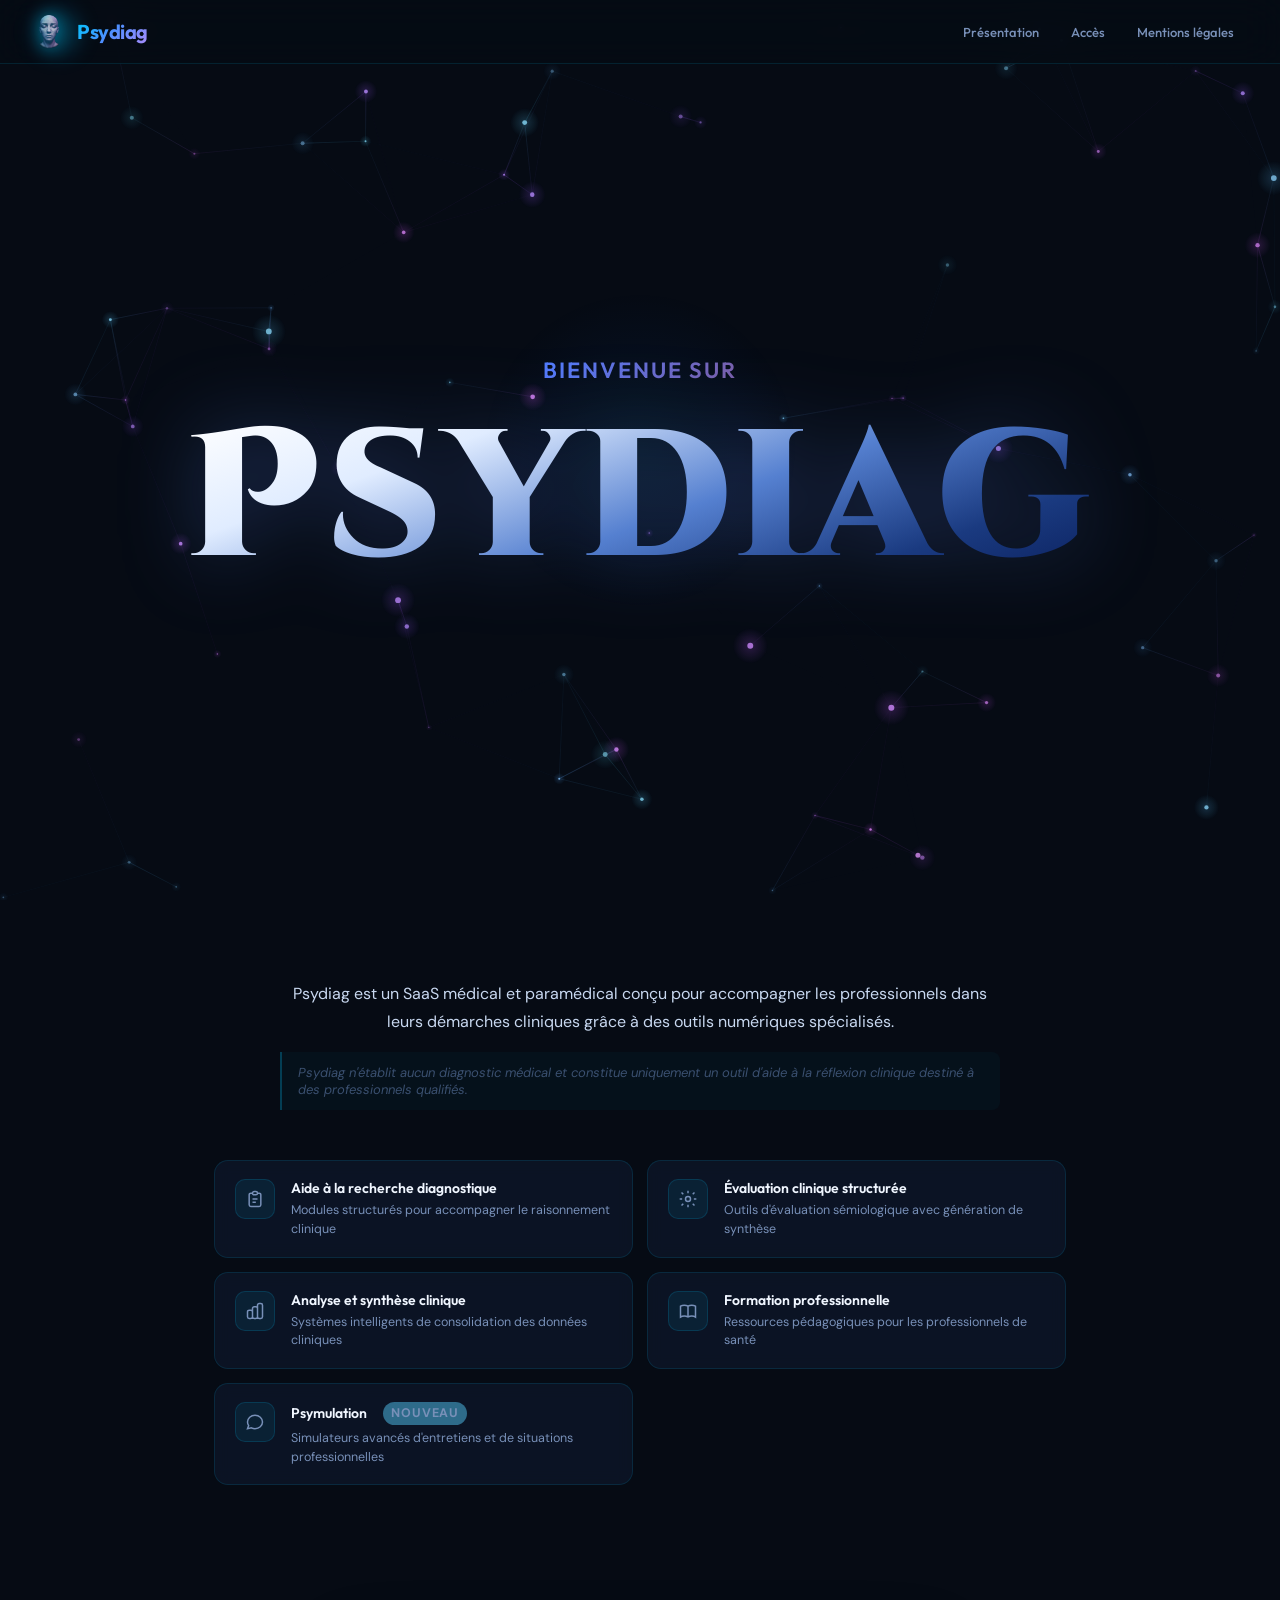
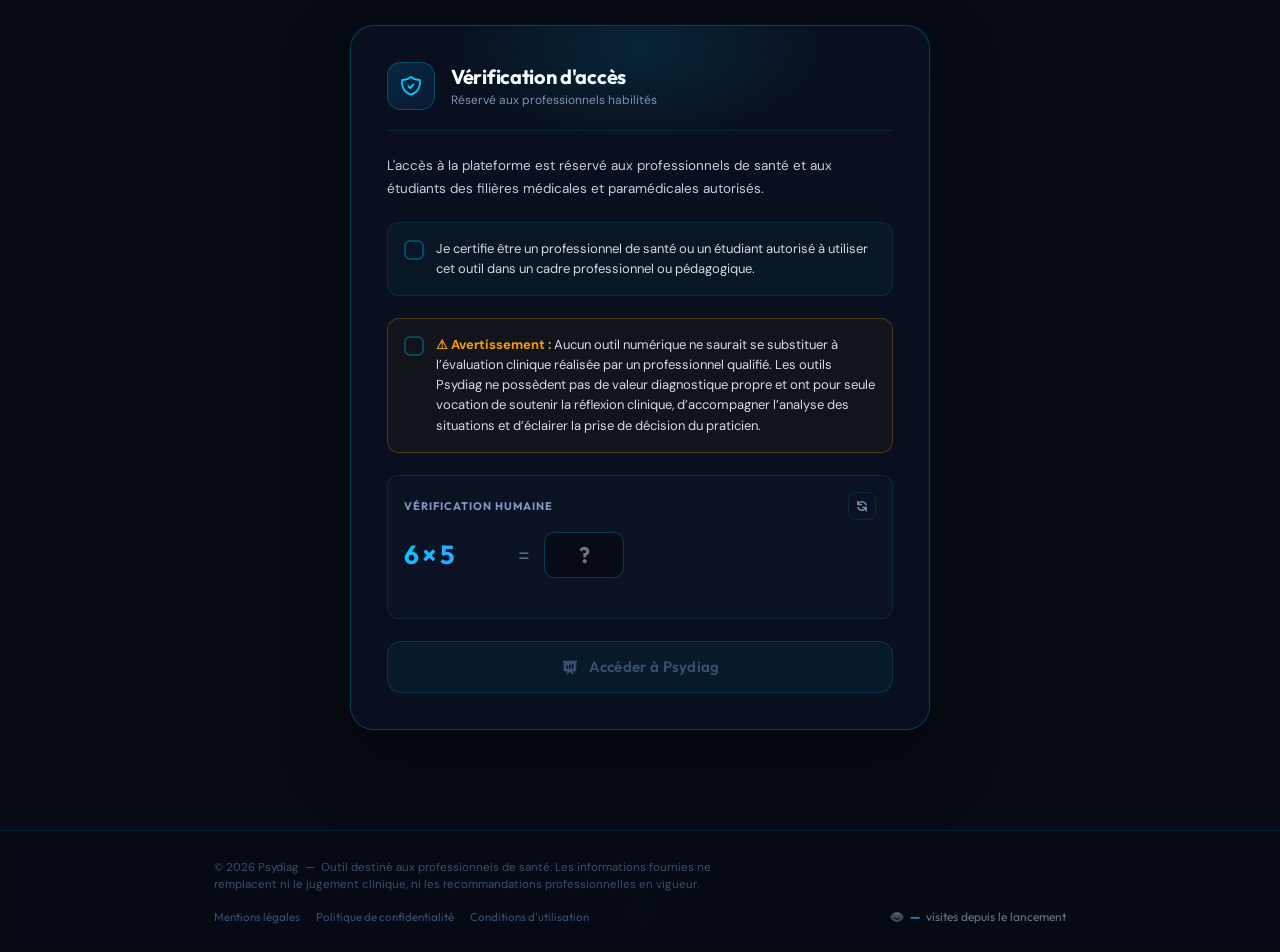
==== commit de72146d: "Add files via upload" ====
--- a/index.html
+++ b/index.html
@@ -105,14 +105,16 @@
               <span>Ressources pédagogiques pour les professionnels de santé</span>
             </div>
           </li>
-          <li class="lp-feature-item lp-feature-soon">
-            <span class="lp-feature-icon" aria-hidden="true">
-              <svg viewBox="0 0 24 24" fill="none" stroke="currentColor" stroke-width="1.8"><path d="M8 12h.01M12 12h.01M16 12h.01M21 12c0 4.418-4.03 8-9 8a9.863 9.863 0 01-4.255-.949L3 20l1.395-3.72C3.512 15.042 3 13.574 3 12c0-4.418 4.03-8 9-8s9 3.582 9 8z"/></svg>
-            </span>
-            <div>
-              <strong>Simulateurs cliniques <span class="lp-soon-badge">Prochainement</span></strong>
-              <span>Simulateurs avancés d'entretiens et de situations professionnelles</span>
-            </div>
+          <li class="lp-feature-item">
+            <a href="./simulateurs/simulations.html" class="lp-feature-link" aria-label="Accéder à Psymulation — Simulateurs cliniques">
+              <span class="lp-feature-icon" aria-hidden="true">
+                <svg viewBox="0 0 24 24" fill="none" stroke="currentColor" stroke-width="1.8"><path d="M8 12h.01M12 12h.01M16 12h.01M21 12c0 4.418-4.03 8-9 8a9.863 9.863 0 01-4.255-.949L3 20l1.395-3.72C3.512 15.042 3 13.574 3 12c0-4.418 4.03-8 9-8s9 3.582 9 8z"/></svg>
+              </span>
+              <div>
+                <strong>Psymulation <span class="lp-new-badge">Nouveau</span></strong>
+                <span>Simulateurs avancés d'entretiens et de situations professionnelles</span>
+              </div>
+            </a>
           </li>
         </ul>
 
@@ -275,6 +277,35 @@
   </div><!-- /.landing-page -->
 
   <script src="js/landing.js"></script>
+
+  <style>
+    /* ── Psymulation — lien feature actif ── */
+    .lp-feature-link {
+      display: flex;
+      align-items: flex-start;
+      gap: inherit;
+      text-decoration: none;
+      color: inherit;
+      width: 100%;
+      transition: opacity 0.2s ease;
+    }
+    .lp-feature-link:hover { opacity: 0.8; }
+    .lp-feature-link:hover strong { text-decoration: underline; }
+
+    .lp-new-badge {
+      display: inline-block;
+      font-size: 0.62rem;
+      font-weight: 700;
+      letter-spacing: .07em;
+      text-transform: uppercase;
+      padding: 2px 8px;
+      border-radius: 20px;
+      background: #2E6B8A;
+      color: #fff;
+      margin-left: 8px;
+      vertical-align: middle;
+    }
+  </style>
 
 <script>
 (function() {
